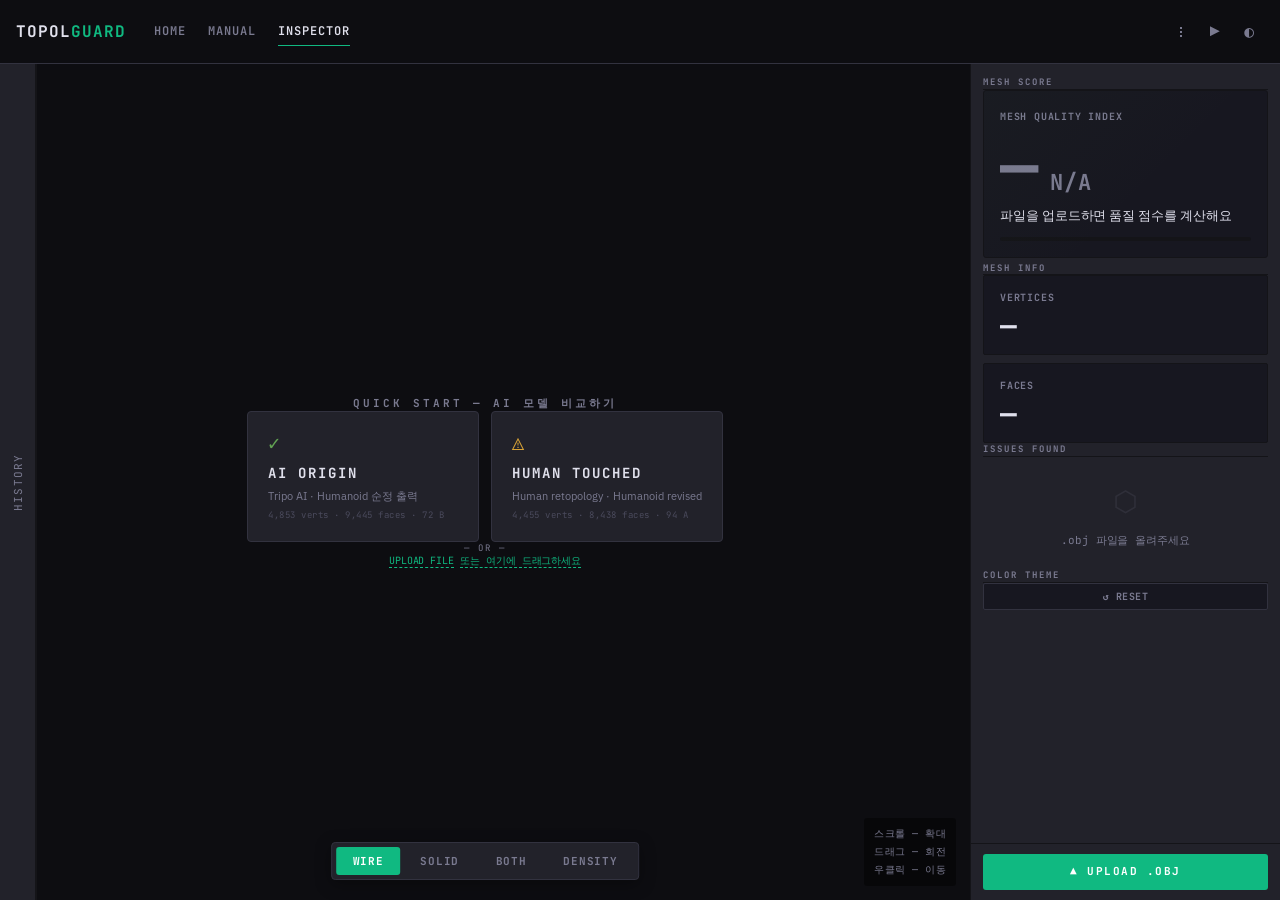
==== app.html @ 469a0ad6 "PART D-1: replace samples with humanoid models" ====
<!DOCTYPE html>
<html lang="ko">
<head>
  <meta charset="UTF-8">
  <meta name="viewport" content="width=device-width, initial-scale=1.0">
  <title>Inspector — TopolGuard</title>
  <meta name="description" content="Upload a .obj file and audit its topology — non-manifold edges, skinny triangles, n-gons, flipped normals. Runs entirely in your browser.">
  <script>
    (function() {
      var t = localStorage.getItem('tg_theme');
      if (t) document.documentElement.setAttribute('data-theme', t);
    })();
  </script>

  <link rel="stylesheet" href="css/tokens.css">
  <link rel="stylesheet" href="css/base.css">
  <link rel="stylesheet" href="css/app.css">
</head>
<body data-page="app">

<div id="toast-container"></div>

<!-- UNIFIED TOPNAV (Inspector variant) -->
<nav class="tg-topnav">
  <button class="brand" onclick="location.href='index.html'">TOPOL<span>GUARD</span></button>
  <div class="links">
    <a href="index.html">HOME</a>
    <a href="manual.html">MANUAL</a>
    <a href="app.html" class="active">INSPECTOR</a>
  </div>

  <div class="inspector-ctrl">
    <div class="menu-wrap">
      <button class="icon-btn" id="topbar-menu-btn" title="OPTIONS">⋮</button>
      <div class="menu-dropdown" id="topbar-menu-dropdown">
        <div class="menu-row">
          <span>BOUNDING BOX</span>
          <button class="mini-toggle" id="bbox-toggle" data-on="true"></button>
        </div>
        <div class="menu-row slider-row">
          <div class="slider-header">
            <span>MARKER SIZE</span>
            <span class="slider-val" id="marker-size-val">1.0×</span>
          </div>
          <input type="range" id="marker-size-slider" min="0.2" max="3.0" step="0.1" value="1.0">
        </div>
      </div>
    </div>
    <button id="anim-icon-btn" class="icon-btn" onclick="toggleAnimSetting()" title="ANIMATION">▶</button>
    <button id="theme-toggle" class="icon-btn" onclick="toggleTheme()" title="DARK MODE">◐</button>
  </div>
</nav>

<div id="app-body">

<!-- SIDE PANEL — HISTORY + SAMPLES -->
<div id="side-panel" class="side-panel collapsed">
  <div class="side-panel-tab" id="side-panel-tab">
    <span class="tab-label tab-label-text">HISTORY</span>
    <span class="tab-label tab-label-icon">☰</span>
  </div>

  <div class="side-panel-body">
    <div class="side-panel-section history-section">
      <div class="section-header">
        <span class="section-title">HISTORY</span>
      </div>
      <div class="section-content">
        <ul id="history-list">
          <li id="history-empty" style="font-size:11px; color:var(--dim); padding:4px 10px 6px; font-family:var(--mono); list-style:none;">아직 로드된 파일이 없어요</li>
        </ul>
      </div>
    </div>

    <div class="side-panel-section samples-section">
      <div class="section-header">
        <span class="section-title">SAMPLES</span>
      </div>
      <div class="section-content">
        <button class="sample-btn" id="sample-good-btn" data-file="Humanoid_AI.obj">AI ORIGIN</button>
        <button class="sample-btn" id="sample-bad-btn" data-file="Humanoid_Human_Modified.obj">HUMAN TOUCHED</button>
      </div>
    </div>
  </div>

  <div class="side-panel-resize-handle"></div>
</div>

<div id="history-preview" class="history-preview hidden">
  <img id="history-preview-img" src="" alt="preview">
</div>

<div id="viewport">
  <!-- SCAN LINE (분석 중 연출) -->
  <div class="scan-line" id="scan-line"></div>

  <div id="viewport-controls">
    <div class="view-modes" id="topbar-view-modes">
      <button class="active" data-mode="wireframe">WIRE</button>
      <button data-mode="solid">SOLID</button>
      <button data-mode="both">BOTH</button>
      <button data-mode="heatmap">DENSITY</button>

      <div class="density-popover" id="density-popover">
        <span style="color:#3b82f6;">●</span>
        <span>LOW</span>
        <div class="hm-grad"></div>
        <span>HIGH</span>
        <span style="color:#ef4444;">●</span>
        <span class="density-popover-label">VERTEX DENSITY</span>
      </div>
    </div>
  </div>

  <!-- SKIP ANIMATION 버튼 -->
  <button id="skip-btn" onclick="skipAnimation()">⏭ SKIP</button>

  <!-- QUICK START 오버레이 (파일 없을 때) -->
  <div id="quick-start" class="visible">
    <div class="qs-title">QUICK START — AI 모델 비교하기</div>
    <div class="qs-grid qs-grid-2">
      <button class="qs-btn qs-good" onclick="loadSample('samples/Humanoid_AI.obj','Humanoid AI Origin','✓')">
        <span class="qs-btn-icon">✓</span>
        <span class="qs-btn-name">AI ORIGIN</span>
        <span class="qs-btn-desc">
          <span>Tripo AI · Humanoid 순정 출력</span><br>
          <span class="qs-btn-meta">4,853 verts · 9,445 faces · 72 B</span>
        </span>
      </button>
      <button class="qs-btn qs-bad" onclick="loadSample('samples/Humanoid_Human_Modified.obj','Humanoid Human Touched','⚠')">
        <span class="qs-btn-icon">⚠</span>
        <span class="qs-btn-name">HUMAN TOUCHED</span>
        <span class="qs-btn-desc">
          <span>Human retopology · Humanoid revised</span><br>
          <span class="qs-btn-meta">4,455 verts · 8,438 faces · 94 A</span>
        </span>
      </button>
    </div>
    <div class="qs-or">— OR —</div>
    <div class="qs-upload-hint">
      <label for="file-upload"><span>UPLOAD FILE</span></label>
      <span>또는 여기에 드래그하세요</span>
    </div>
  </div>

  <!-- DROP HOVER 오버레이 -->
  <div id="drop-overlay" style="display:none;">
    <div class="drop-icon">⬡</div>
    <div class="drop-text">여기에 .OBJ 드롭</div>
    <div class="drop-sub">WAVEFRONT OBJ FORMAT</div>
  </div>
  <div id="hud">
    <div>스크롤 — 확대</div><div>드래그 — 회전</div><div>우클릭 — 이동</div>
  </div>
</div>

<div id="sidebar">
  <div id="sidebar-body">

    <!-- MODELING SCORE -->
    <div class="section-title">MESH SCORE</div>
    <div id="health-card" class="health-card-hero">
      <div class="health-label">MESH QUALITY INDEX</div>
      <div class="health-score-row">
        <div id="health-score-val" style="color:var(--dim);">—</div>
        <div class="health-score-meta">
          <div id="health-grade" style="color:var(--dim);">N/A</div>
        </div>
      </div>
      <div id="health-desc">파일을 업로드하면 품질 점수를 계산해요</div>
      <div id="health-bar-wrap"><div id="health-bar-fill" style="width:0%;background:var(--dim);"></div></div>
    </div>

    <!-- MESH INFO -->
    <div class="section-title">MESH INFO</div>
    <div class="stat-grid stat-grid-stack">
      <div class="stat-card stat-card-lg"><div class="stat-label">VERTICES</div><div class="stat-value" id="v-count">—</div></div>
      <div class="stat-card stat-card-lg"><div class="stat-label">FACES</div><div class="stat-value" id="f-count">—</div></div>
    </div>
    <!-- DOM 호환용 hidden placeholders (JS가 참조할 수 있음, 표시는 안 함) -->
    <div style="display:none;">
      <span id="e-count"></span>
      <span id="euler"></span>
      <span id="bbox"></span>
    </div>

    <!-- TOPOLOGY ISSUES -->
    <div class="section-title">ISSUES FOUND</div>
    <div id="issue-list">
      <div id="issue-cards-container">
        <div style="font-size:12px; color:var(--dim); text-align:center; padding:20px 0;">
          <div style="font-size:28px; opacity:0.15; margin-bottom:8px;">⬡</div>
          <div style="font-family:var(--mono); font-size:11px;">.obj 파일을 올려주세요</div>
        </div>
      </div>
    </div>

    <!-- COLOR THEME -->
    <div class="section-title">COLOR THEME</div>
    <div id="color-theme-panel" style="margin-bottom:6px;">
      <button onclick="resetColors()" style="width:100%; padding:6px 0; background:var(--panel2); border:1px solid var(--border2); border-radius:2px; color:var(--dim); font-family:var(--mono); font-size:10px; font-weight:700; cursor:pointer; letter-spacing:0.5px; transition:color 0.15s;" onmouseover="this.style.color='var(--text)'" onmouseout="this.style.color='var(--dim)'">↺ RESET</button>
    </div>

  </div><!-- /sidebar-body -->
  <div id="sidebar-footer">
    <div id="progress-wrap">
      <div id="progress-bar"><div id="progress-fill"></div></div>
      <div id="progress-label">분석 중이에요...</div>
    </div>
    <label id="upload-btn" for="file-upload">▲ UPLOAD .OBJ</label>
    <input type="file" id="file-upload" accept=".obj" style="display:none;">
  </div>
</div>

</div>

<!-- Three.js + loaders (CDN, 순서 중요) -->
<script src="https://cdnjs.cloudflare.com/ajax/libs/three.js/r128/three.min.js"></script>
<script src="https://cdn.jsdelivr.net/npm/three@0.128.0/examples/js/loaders/OBJLoader.js"></script>
<script src="https://cdn.jsdelivr.net/npm/three@0.128.0/examples/js/controls/OrbitControls.js"></script>
<script src="https://cdn.jsdelivr.net/npm/three@0.128.0/examples/js/utils/BufferGeometryUtils.js"></script>

<!-- App logic -->
<script src="js/app.js"></script>
</body>
</html>
---- css/tokens.css ----
/* ════════════════════════════════════════════════════════
   TopolGuard — DESIGN TOKENS
   3페이지(Landing / Manual / App) 전체 공통 변수
   ════════════════════════════════════════════════════════ */

:root {
  /* Dark mode (default) */
  --topnav-h: 64px;

  --bg:      #0d0d11;
  --bg-app:  #1a1a1f;
  --panel:   #22222a;
  --panel2:  #171720;
  --header:  #2a2a35;
  --border:  #141418;
  --border2: #32323f;

  --text:    #e0e0ec;
  --dim:     #7a7a90;
  --faint:   #4a4a5c;

  --accent:  #10b981;
  --accent2: #3eb389;
  --error:   #cf4b4b;
  --warn:    #d9a336;
  --ok:      #62a353;
  --blue:    #4a9fd4;
  /* PART R-3: Issue severity colors (인계 문서 v2 정책) */
  --severity-critical: #cf4b4b;
  --severity-error:    #e87d3e;
  --severity-warning:  #d9a336;
  --severity-info:     #4a9fd4;
  /* PART R-3-A+B: Issue color tokens (severity family + per-issue tone) */
  --issue-non-manifold: #cf4b4b;
  --issue-degenerate:   #e85b7a;
  --issue-boundary:     #e87d3e;
  --issue-flipped:      #d65a2e;
  --issue-ngon:         #d9a336;
  --issue-skinny:       #c89020;
  --issue-duplicate:    #a78bfa;
  --issue-isolated:     #c4b5fd;

  /* 랜딩 와이어프레임 톤 */
  --wire:    #3eb389;
  --wire-dim:#1f5a48;

  /* Typography */
  --mono: 'JetBrains Mono', 'Consolas', 'Courier New', monospace;
  --sans: 'Pretendard Variable', 'Pretendard', 'IBM Plex Sans', -apple-system, BlinkMacSystemFont, 'Segoe UI', system-ui, sans-serif;
  --display: 'VT323', 'JetBrains Mono', monospace;

  /* Motion */
  --ease: cubic-bezier(0.22, 0.61, 0.36, 1);
  --ease-out: cubic-bezier(0.16, 1, 0.3, 1);
}

:root[data-theme="light"],
body.light {
  --bg:      #f0f0f4;
  --bg-app:  #f0f0f4;
  --panel:   #ffffff;
  --panel2:  #f5f5fa;
  --header:  #e8e8f0;
  --border:  #d0d0dd;
  --border2: #b8b8cc;
  --text:    #1a1a2e;
  --dim:     #606080;
  --faint:   #9090a8;
  --accent:  #10b981;
  --accent2: #3eb389;
  --error:   #c03030;
  --warn:    #b07000;
  --ok:      #3a7a30;
  --blue:    #2a7ab0;
  --severity-critical: #c03030;
  --severity-error:    #b85e28;
  --severity-warning:  #b07000;
  --severity-info:     #2a7ab0;
  --issue-non-manifold: #b03838;
  --issue-degenerate:   #c84668;
  --issue-boundary:     #b85e28;
  --issue-flipped:      #a84418;
  --issue-ngon:         #b07000;
  --issue-skinny:       #9a6e00;
  --issue-duplicate:    #7c3aed;
  --issue-isolated:     #9061f9;
  --wire:    #3eb389;
  --wire-dim:#1f5a48;
}
---- css/base.css ----
/* ════════════════════════════════════════════════════════
   TopolGuard — BASE & SHARED
   ════════════════════════════════════════════════════════ */

@import url('https://fonts.googleapis.com/css2?family=JetBrains+Mono:wght@400;500;600;700&family=IBM+Plex+Sans:wght@400;500;600;700&family=VT323&display=swap');

*, *::before, *::after { box-sizing: border-box; }

html, body {
  margin: 0;
  padding: 0;
  background: var(--bg);
  color: var(--text);
  font-family: var(--sans);
  -webkit-font-smoothing: antialiased;
  text-rendering: optimizeLegibility;
  transition: background 0.3s var(--ease), color 0.3s var(--ease);
}

a { color: inherit; text-decoration: none; }
button { font-family: inherit; cursor: pointer; }

/* ── 공통 상단 바 ── */
/* ── 공통 상단 바 (모든 페이지) ── */
.tg-topnav {
  position: fixed;
  top: 0; left: 0; right: 0;
  height: var(--topnav-h);
  background: var(--bg);
  border-bottom: 1px solid var(--border2);
  display: flex;
  align-items: center;
  padding: 0 16px;
  font-family: var(--mono);
  font-size: 16px;
  letter-spacing: 0.05em;
  color: var(--dim);
  z-index: 100;
  transition: background 0.25s var(--ease), border-color 0.25s var(--ease);
}

.tg-topnav .brand {
  color: var(--text);
  font-weight: 700;
  font-size: 16px;
  letter-spacing: 1px;
  margin-right: 28px;
  text-transform: uppercase;
  cursor: pointer;
  background: none;
  border: none;
  padding: 0;
  font-family: var(--mono);
}
.tg-topnav .brand span { color: var(--accent); }
.tg-topnav .brand:hover { opacity: 0.85; }

.tg-topnav .links {
  display: flex;
  gap: 22px;
}
.tg-topnav .links a {
  color: var(--dim);
  font-size: 12px;
  font-weight: 600;
  letter-spacing: 1px;
  transition: color 0.15s var(--ease);
  padding: 6px 0;
  border-bottom: 1px solid transparent;
}
.tg-topnav .links a:hover { color: var(--text); }
.tg-topnav .links a.active {
  color: var(--text);
  border-bottom-color: var(--accent);
}

.tg-topnav .center {
  display: flex;
  align-items: center;
  justify-content: center;   /* ← 추가 */
  flex: 1;
  margin-left: 0;             /* ← 32px → 0 */
}

.tg-topnav .sys {
  margin-left: auto;
  display: flex;
  align-items: center;
  gap: 10px;
  color: var(--dim);
  font-size: 16px;
  letter-spacing: 0.5px;
}
.tg-topnav .sys .dot {
  width: 6px; height: 6px;
  border-radius: 50%;
  background: var(--ok);
  box-shadow: 0 0 8px var(--ok);
  animation: tg-pulse 2s infinite;
}
@keyframes tg-pulse {
  0%, 100% { opacity: 1; }
  50% { opacity: 0.4; }
}

.tg-topnav .theme-btn {
  background: none;
  border: 1px solid var(--border2);
  color: var(--dim);
  width: 26px; height: 26px;
  border-radius: 3px;
  font-size: 16px;
  margin-left: 12px;
  padding: 0;
  display: inline-flex;
  align-items: center;
  justify-content: center;
  transition: all 0.15s var(--ease);
  cursor: pointer;
}
.tg-topnav .theme-btn:hover {
  color: var(--text);
  border-color: var(--accent);
}

body.has-topnav { padding-top: var(--topnav-h); }

/* 인스펙터에서는 has-topnav 대신 app-topbar가 자체적으로 위치 — padding 불필요 */
body[data-page="app"] { padding-top: 0; }

/* Inspector 페이지 한국어 최적화 */
body[data-page="app"] { letter-spacing: -0.01em; }
---- css/app.css ----
/* ════════════════════════════════════════════════════════
   TopolGuard — APP PAGE (Inspector)
   기존 단일 HTML에서 이관된 앱 전용 스타일.
   다크/라이트 토큰은 tokens.css 에 정의됨.
   ════════════════════════════════════════════════════════ */

/* 앱 페이지 전용 body 레이아웃 */
body[data-page="app"] {
  display: flex;
  flex-direction: column;
  height: 100vh;
  overflow: hidden;
  font-size: 13px;
  letter-spacing: -0.005em;
  padding-top: 0;  /* has-topnav 방지 — 앱은 자체 사이드바 사용 */
}
body[data-page="app"] * { margin: 0; padding: 0; }

#app-body {
  display: flex;
  flex-direction: row;
  flex: 1;
  min-height: 0;
  overflow: hidden;
  padding-top: 0;
}

/* 모드 전환 부드럽게 */
body, .side-panel, #sidebar, #sidebar-body, #sidebar-footer,
.stat-card, #health-card, .issue-item, .issue-card, .tog-btn, .qs-btn, #hud, #skip-btn,
.tg-topnav, .tg-topnav .inspector-ctrl .icon-btn, .tg-topnav .menu-dropdown {
  transition: background 0.25s, color 0.25s, border-color 0.25s;
}

/* ── THEME TOGGLE 버튼 (앱 사이드바 안) ── */
.header-icon-btn {
  width: 32px; height: 32px;
  background: var(--panel2);
  border: 1px solid var(--border2);
  border-radius: 50%;
  cursor: pointer;
  font-family: var(--mono);
  font-size: 14px;
  color: var(--dim);
  display: flex; align-items: center; justify-content: center;
  transition: all 0.15s;
  flex-shrink: 0;
}
.header-icon-btn:hover { border-color: var(--accent); color: var(--text); }
.header-icon-btn.active { color: var(--accent); border-color: var(--accent); }

  /* ── SIDEBAR ── */
  #sidebar { width: 310px; min-width: 310px; background: var(--panel); border-left: 1px solid var(--border); display: flex; flex-direction: column; overflow: hidden; z-index: 10; line-height: 1.6; }
  #sidebar-body { flex: 1; overflow-y: auto; padding: 12px 12px 10px; }
  #sidebar-body::-webkit-scrollbar { width: 3px; }
  #sidebar-body::-webkit-scrollbar-thumb { background: var(--border2); border-radius: 2px; }
  #sidebar-body { scrollbar-width: thin; scrollbar-color: var(--border2) transparent; }

/* ── Side Panel (History + Samples) ── */
.side-panel { position: absolute; top: var(--topnav-h); left: 0; bottom: 0; z-index: 16; display: flex; pointer-events: auto; }
.side-panel-tab { width: 36px; height: 100%; background: var(--panel); border-right: 1px solid var(--border); display: flex; align-items: center; justify-content: center; cursor: pointer; user-select: none; flex-shrink: 0; }
.side-panel-tab:hover { background: var(--panel2); }
.tab-label-text { writing-mode: vertical-rl; text-orientation: mixed; transform: rotate(180deg); font-family: var(--mono); font-size: 11px; letter-spacing: 0.1em; color: var(--dim); }
.tab-label-icon { font-size: 18px; color: var(--dim); }
.side-panel .tab-label-icon { display: none; }
.side-panel .tab-label-text { display: block; }
.side-panel.icon-mode .tab-label-icon { display: block; }
.side-panel.icon-mode .tab-label-text { display: none; }
.side-panel-body { width: 0; overflow: hidden; background: var(--panel); border-right: 1px solid var(--border); display: flex; flex-direction: column; transition: width 0.25s ease; }
.side-panel.expanded .side-panel-body { width: var(--side-panel-width, 220px); overflow-y: auto; }
.side-panel-section { display: flex; flex-direction: column; }
.section-header { padding: 10px 12px; font-family: var(--mono); font-size: 11px; letter-spacing: 0.05em; color: var(--dim); border-bottom: 1px solid var(--border); user-select: none; }
.section-header .section-title { margin: 0; padding: 0; border-bottom: 0; font-size: 11px; letter-spacing: 0.05em; }
.section-header .section-title::after { display: none; }
.section-content { padding: 6px 0; }
.history-section { flex: 1; min-height: 0; overflow: hidden; }
.history-section .section-content { height: 100%; overflow-y: auto; }
.history-section .section-content::-webkit-scrollbar { width: 3px; }
.history-section .section-content::-webkit-scrollbar-thumb { background: var(--border2); border-radius: 2px; }
.history-section .section-content { scrollbar-width: thin; scrollbar-color: var(--border2) transparent; }
.samples-section { flex-shrink: 0; border-top: 1px solid var(--border); }
.samples-section .section-content { padding: 8px 10px; }
.side-panel-resize-handle { position: absolute; top: 0; right: -3px; width: 6px; height: 100%; cursor: col-resize; z-index: 17; }
.side-panel-resize-handle:hover { background: var(--accent); opacity: 0.4; }
.side-panel.collapsed .side-panel-resize-handle { display: none; }

  /* ── SECTIONS ── */
  .section-title { font-size: 9px; font-weight: 700; color: var(--dim); text-transform: uppercase; letter-spacing: 2px; line-height: 1.4; margin: 14px 0 8px; padding-bottom: 4px; border-bottom: 1px solid var(--border); font-family: var(--mono); display: flex; align-items: center; gap: 6px; }
  .section-title::after { content: ''; flex: 1; height: 1px; }

  /* ── HEALTH SCORE ── */
  #health-card { background: var(--panel2); border: 1px solid var(--border); border-radius: 3px; padding: 12px; margin-bottom: 4px; position: relative; overflow: hidden; }
  #health-card::before { content: ''; position: absolute; inset: 0; background: linear-gradient(135deg, rgba(98,163,83,0.03) 0%, transparent 60%); pointer-events: none; }
  .health-label { font-size: 9px; font-weight: 700; color: var(--dim); text-transform: uppercase; letter-spacing: 2px; font-family: var(--mono); margin-bottom: 8px; }
  .health-score-row { display: flex; align-items: flex-end; gap: 10px; }
  #health-score-val { font-family: var(--mono); font-size: 64px; font-weight: 700; line-height: 1; }
  .health-score-meta { flex: 1; }
  #health-grade { font-family: var(--mono); font-size: 14px; font-weight: 700; margin-bottom: 2px; }
  #health-desc { font-size: 10px; color: var(--dim); line-height: 1.5; }
  #health-bar-wrap { margin-top: 8px; background: var(--border); border-radius: 2px; height: 4px; overflow: hidden; }
  #health-bar-fill { height: 100%; border-radius: 2px; transition: width 0.6s cubic-bezier(0.16,1,0.3,1), background 0.4s; }

  /* ── STAT CARDS ── */
  .stat-grid { display: grid; grid-template-columns: 1fr 1fr; gap: 14px 16px; }
  .stat-card { background: var(--panel2); border: 1px solid var(--border); border-radius: 2px; padding: 9px 12px; }
  .stat-card.full { grid-column: 1 / -1; }
  .stat-label { font-size: 9px; font-weight: 700; color: var(--dim); text-transform: uppercase; letter-spacing: 1px; margin-bottom: 2px; font-family: var(--mono); }
  .stat-value { font-family: var(--mono); font-size: 17px; font-weight: 700; color: var(--text); line-height: 1.5; }

  /* ── ISSUE LIST ── */
  #issue-list { margin-top: 2px; }
  .issue-item { display: flex; align-items: flex-start; gap: 8px; padding: 6px 9px; background: var(--panel2); border-radius: 2px; margin-bottom: 2px; border-left: 2px solid transparent; font-size: 11px; line-height: 1.4; }
  .issue-item.error { border-left-color: var(--error); }
  .issue-item.warn  { border-left-color: var(--warn); }
  .issue-item.ok    { border-left-color: var(--ok); }
  .issue-icon { font-size: 11px; flex-shrink: 0; margin-top: 1px; font-family: var(--mono); }
  .issue-count { color: var(--dim); font-size: 10px; font-family: var(--mono); }
  #issue-cards-container { margin-top: 2px; }
  .issue-card { background: var(--panel2); border: 1px solid var(--border); border-radius: 3px; margin-bottom: 8px; padding: 10px 12px; cursor: pointer; transition: border-color 0.15s; overflow: hidden; }
  .issue-card:hover { border-color: var(--border2); }
  .issue-card-header { display: flex; align-items: center; gap: 10px; padding: 0; }
  .issue-glyph { font-family: var(--mono); font-size: 13px; color: var(--warn); width: 14px; text-align: center; flex-shrink: 0; }
  .issue-label { flex: 1; font-size: 12px; color: var(--text); line-height: 1.5; }
  .issue-card .issue-count { font-family: var(--mono); font-size: 11px; font-weight: 700; color: var(--warn); }
  .issue-chevron { font-size: 10px; color: var(--dim); transition: transform 0.2s; }
  .issue-card.expanded .issue-chevron { transform: rotate(90deg); }
  .issue-card-body { padding: 10px 12px 12px; margin: 10px -12px -12px; display: none; border-top: 1px solid var(--border); }
  .issue-card.expanded .issue-card-body { display: block; }
  .issue-desc { font-size: 11px; color: var(--dim); line-height: 1.65; margin: 10px 0; }
  .issue-control { display: flex; align-items: center; justify-content: space-between; padding: 6px 0; font-size: 11px; }
  .control-label { color: var(--text); line-height: 1.5; }
  .mini-toggle { width: 24px; height: 14px; background: var(--border2); border: none; border-radius: 7px; position: relative; transition: background 0.15s; cursor: pointer; flex-shrink: 0; }
  .mini-toggle::after { content: ''; position: absolute; top: 2px; left: 2px; width: 10px; height: 10px; background: var(--dim); border-radius: 50%; transition: left 0.15s, background 0.15s; }
  .mini-toggle[data-on="true"] { background: var(--accent); }
  .mini-toggle[data-on="true"]::after { left: 12px; background: #fff; }
  .focus-btn { width: 100%; margin-top: 10px; padding: 8px; background: var(--panel); border: 1px solid var(--border2); border-radius: 3px; color: var(--dim); font-family: var(--mono); font-size: 10px; cursor: pointer; transition: all 0.15s; opacity: 1; }
  .focus-btn:hover { border-color: var(--accent); color: var(--accent); }
  .focus-btn:disabled { cursor: not-allowed; opacity: 0.65; }
  .all-pass { text-align: center; padding: 20px 12px; color: var(--ok); font-family: var(--mono); font-size: 12px; font-weight: 600; background: rgba(98, 163, 83, 0.05); border: 1px solid rgba(98, 163, 83, 0.2); border-radius: 3px; }

  /* ── FOOTER ── */
  #sidebar-footer { padding: 10px 12px; flex-shrink: 0; border-top: 1px solid var(--border); }
  #upload-btn { display: block; width: 100%; padding: 9px; background: var(--accent); border: none; color: #fff; font-family: var(--mono); font-size: 11px; font-weight: 700; letter-spacing: 1.5px; cursor: pointer; text-align: center; border-radius: 3px; transition: background 0.15s; }
  #upload-btn:hover { background: #d4702f; }
  #progress-wrap { margin-bottom: 8px; display: none; }
  #progress-bar { height: 2px; background: var(--border2); border-radius: 1px; overflow: hidden; }
  #progress-fill { height: 100%; background: var(--accent); width: 0%; transition: width 0.3s; }
  #progress-label { font-size: 10px; color: var(--dim); margin-top: 4px; font-family: var(--mono); }

  /* ── VIEWPORT ── */
  #viewport { flex: 1 1 0; min-width: 0; position: relative; background: var(--bg); overflow: hidden; }
  #viewport canvas { display: block; }
  #hud { position: absolute; bottom: 14px; right: 14px; top: auto; left: auto; font-size: 10px; color: var(--dim); pointer-events: none; background: rgba(0,0,0,0.45); padding: 7px 10px; border-radius: 3px; line-height: 1.8; font-family: var(--mono); letter-spacing: 0.5px; }
  #drop-overlay { position: absolute; inset: 0; display: flex; flex-direction: column; align-items: center; justify-content: center; color: var(--dim); pointer-events: none; transition: opacity 0.3s; }
  #drop-overlay.hidden { opacity: 0; }
  .drop-icon { font-size: 48px; margin-bottom: 12px; opacity: 0.2; }
  .drop-text { font-size: 13px; font-weight: 600; color: var(--dim); letter-spacing: 2px; font-family: var(--mono); }
  .drop-sub { font-size: 10px; color: var(--border2); margin-top: 6px; font-family: var(--mono); }
  #viewport.drag-hover { outline: 2px solid var(--accent); outline-offset: -2px; }
  #viewport.drag-hover #drop-overlay { opacity: 1 !important; }
  #viewport.drag-hover .drop-icon { opacity: 0.6; }

  /* ── TOGGLE BUTTONS (legacy overlay) ── */
  .tog-btn { display:flex; align-items:center; gap:6px; padding:5px 9px; background:var(--panel2); border:1px solid var(--border); border-radius:2px; color:var(--dim); font-family:var(--sans); font-size:11px; cursor:pointer; transition:all 0.15s; width:100%; margin-bottom:2px; }
  .tog-btn.active { border-color: var(--border2); color: var(--text); }
  .tog-btn:not(.active) { opacity: 0.45; }
  .tog-btn:not(.active) .tog-label { text-decoration: line-through; text-decoration-color: var(--dim); }
  .tog-btn .dot { width:8px; height:8px; border-radius:1px; flex-shrink:0; }
  .tog-btn .dot.round { border-radius:50%; }
  .tog-status { margin-left:auto; font-size:9px; font-weight:700; padding:1px 5px; border-radius:2px; letter-spacing:0.5px; flex-shrink:0; font-family: var(--mono); }
  .tog-btn.active .tog-status { background: rgba(232,125,62,0.15); color: var(--accent); }
  .tog-btn:not(.active) .tog-status { background: rgba(136,136,136,0.15); color: var(--dim); }

  /* ── TOAST ── */
  #toast-container { position: fixed; top: 16px; left: 50%; transform: translateX(-50%); z-index: 9999; display: flex; flex-direction: column; gap: 8px; pointer-events: none; }
  .toast { pointer-events: auto; display: flex; align-items: flex-start; gap: 10px; padding: 11px 15px; border-radius: 4px; font-family: var(--sans); font-size: 12px; line-height: 1.5; max-width: 480px; min-width: 320px; box-shadow: 0 8px 24px rgba(0,0,0,0.5); animation: toast-in 0.3s ease-out; border: 1px solid var(--border2); }
  .toast.error   { background: #3a1c1c; border-left: 3px solid var(--error); color: #f0a0a0; }
  .toast.warn    { background: #3a2e1c; border-left: 3px solid var(--warn); color: #f0d8a0; }
  .toast.info    { background: #1c2a3a; border-left: 3px solid #5b9bd5; color: #a0c8f0; }
  .toast.success { background: #1c3a22; border-left: 3px solid var(--ok); color: #a0f0b0; }
  .toast-icon { font-size: 14px; flex-shrink: 0; margin-top: 1px; font-family: var(--mono); }
  .toast-body { flex: 1; }
  .toast-title { font-weight: 600; margin-bottom: 2px; color: var(--text); }
  .toast-msg { opacity: 0.85; font-size: 11px; }
  .toast-close { background: none; border: none; color: var(--dim); cursor: pointer; font-size: 14px; padding: 0 0 0 8px; line-height: 1; }
  .toast-close:hover { color: var(--text); }
  @keyframes toast-in { from { opacity: 0; transform: translateY(-12px); } to { opacity: 1; transform: translateY(0); } }
  @keyframes toast-out { from { opacity: 1; } to { opacity: 0; transform: translateY(-12px); } }

  /* ── COLOR THEME ── */
  .color-swatch-wrap { position:relative; width:22px; height:22px; flex-shrink:0; }
  .color-swatch { width:22px; height:22px; border-radius:2px; border:1px solid rgba(255,255,255,0.15); cursor:pointer; transition:transform 0.1s, box-shadow 0.1s; display:block; }
  .color-swatch:hover { transform:scale(1.12); box-shadow:0 0 6px 2px rgba(255,255,255,0.2); }
  .color-input-hidden { position:absolute; inset:0; width:100%; height:100%; opacity:0; cursor:pointer; border:none; padding:0; }

  /* ── SKINNY / HEATMAP indicator ── */
  .badge { font-family: var(--mono); font-size: 9px; font-weight: 700; padding: 1px 5px; border-radius: 2px; letter-spacing: 0.5px; }
  .badge.new { background: rgba(74,159,212,0.2); color: var(--blue); border: 1px solid rgba(74,159,212,0.3); }

  /* ── QUICK START SAMPLES ── */
  #quick-start { position: absolute; inset: 0; display: flex; flex-direction: column; align-items: center; justify-content: center; z-index: 5; pointer-events: none; transition: opacity 0.4s; }
  #quick-start.hidden { opacity: 0; pointer-events: none; }
  #quick-start.visible { pointer-events: auto; }
  .qs-title { font-family: var(--mono); font-size: 11px; font-weight: 700; color: var(--dim); letter-spacing: 3px; text-transform: uppercase; margin-bottom: 20px; }
  .qs-grid { display: grid; grid-template-columns: 1fr 1fr; gap: 8px; margin-bottom: 28px; }
  .qs-btn { background: var(--panel); border: 1px solid var(--border2); border-radius: 4px; padding: 14px 18px; cursor: pointer; transition: border-color 0.15s, background 0.15s, transform 0.12s; text-align: left; min-width: 130px; }
  .qs-btn:hover { border-color: var(--accent); background: var(--header); transform: translateY(-2px); }
  .qs-btn:active { transform: translateY(0); }
  .qs-btn-icon { font-size: 24px; margin-bottom: 6px; display: block; }
  .qs-btn-name { font-family: var(--mono); font-size: 11px; font-weight: 700; color: var(--text); display: block; margin-bottom: 2px; }
  .qs-btn-desc { font-size: 10px; color: var(--dim); display: block; line-height: 1.3; }
  .qs-or { font-family: var(--mono); font-size: 9px; color: var(--dim); letter-spacing: 2px; margin-bottom: 10px; }
  .qs-upload-hint { font-size: 10px; color: var(--dim); font-family: var(--mono); }
  .qs-upload-hint span { color: var(--accent); cursor: pointer; border-bottom: 1px dashed var(--accent); }
  .qs-upload-hint span:hover { color: #d4702f; }

  /* ── SKIP ANIMATION 버튼 ── */
  #skip-btn { position: absolute; top: 14px; right: 14px; background: var(--panel); border: 1px solid var(--border2); border-radius: 3px; padding: 6px 14px; font-family: var(--mono); font-size: 10px; font-weight: 700; color: var(--dim); cursor: pointer; letter-spacing: 1px; transition: all 0.15s; display: none; z-index: 20; }
  #skip-btn:hover { border-color: var(--accent); color: var(--text); }
  #skip-btn.visible { display: block; }

  /* ── SCAN LINE 애니메이션 연출 ── */
  @keyframes scanPulse { 0%,100%{opacity:0.6} 50%{opacity:1} }
  .scan-line { position: absolute; left: 0; right: 0; height: 1px; background: linear-gradient(to right, transparent, var(--accent), transparent); pointer-events: none; animation: scanPulse 1s ease-in-out infinite; display: none; z-index: 15; }
  .scan-line.active { display: block; }

  /* ── ISSUE ITEM 진입 애니메이션 ── */
  @keyframes issueIn { from { opacity:0; transform: translateX(-8px); } to { opacity:1; transform: translateX(0); } }
  .issue-item.anim-in { animation: issueIn 0.3s ease-out both; }
  @keyframes countUp { from { opacity:0.3; } to { opacity:1; } }

/* ════════════════════════════════════════════════════════
   Quick Start — 2버튼 Good/Bad 비교 레이아웃
   ════════════════════════════════════════════════════════ */

.qs-grid.qs-grid-2 {
  grid-template-columns: 1fr 1fr;
  gap: 12px;
  max-width: 520px;
}
.qs-grid-2 .qs-btn {
  min-width: 0;
  padding: 18px 20px;
  text-align: left;
  position: relative;
  border-width: 1px;
}
.qs-grid-2 .qs-btn-icon {
  font-size: 20px;
  margin-bottom: 8px;
  font-family: var(--mono);
}
.qs-grid-2 .qs-btn-name {
  font-size: 14px;
  letter-spacing: 2px;
  margin-bottom: 6px;
}
.qs-grid-2 .qs-btn-desc {
  font-size: 10.5px;
  line-height: 1.55;
}
.qs-grid-2 .qs-btn-meta {
  display: inline-block;
  margin-top: 4px;
  font-family: var(--mono);
  font-size: 9px;
  color: var(--faint, #4a4a5c);
  letter-spacing: 0.5px;
}

/* Good: 녹색 악센트 */
.qs-btn.qs-good .qs-btn-icon { color: var(--ok); }
.qs-btn.qs-good:hover { border-color: var(--ok); }

/* Bad: 경고 악센트 */
.qs-btn.qs-bad .qs-btn-icon { color: var(--warn); }
.qs-btn.qs-bad:hover { border-color: var(--warn); }

/* ── SIDE PANEL SAMPLE BUTTONS ── */
.sample-btn { display: block; width: 100%; padding: 8px 12px; margin-bottom: 6px; background: var(--panel2); border: 1px solid var(--border); border-radius: 4px; color: var(--text); font-family: var(--mono); font-size: 11px; font-weight: 700; letter-spacing: 0.05em; cursor: pointer; text-align: left; transition: background 0.15s ease, border-color 0.15s ease, color 0.15s ease; }
.sample-btn:last-child { margin-bottom: 0; }
.sample-btn:hover { background: var(--header); border-color: var(--border2); }
.sample-btn.active { border-color: var(--accent); background: rgba(16,185,129,0.08); color: var(--text); }


/* ── SIDE PANEL HISTORY ── */
#history-list { margin-bottom: 4px; }
.history-item { display: flex; align-items: center; gap: 8px; padding: 6px 10px; cursor: pointer; border-bottom: 1px solid var(--border); font-family: var(--mono); font-size: 11px; color: var(--text); list-style: none; }
.history-item:hover { background: var(--panel2); }
.history-thumb { width: clamp(32px, 25%, 80px); aspect-ratio: 1 / 1; flex-shrink: 0; border-radius: 4px; overflow: hidden; background: var(--panel2); }
.history-thumb img { width: 100%; height: 100%; object-fit: cover; }
.history-item .history-name { overflow: hidden; text-overflow: ellipsis; white-space: nowrap; flex: 1; min-width: 0; }
.history-preview { position: absolute; z-index: 19; pointer-events: none; background: var(--panel); border: 1px solid var(--border); border-radius: 6px; box-shadow: 0 4px 16px rgba(0, 0, 0, 0.3); padding: 4px; transition: opacity 0.15s ease; }
.history-preview.hidden { opacity: 0; visibility: hidden; }
.history-preview img { width: 220px; height: 220px; object-fit: cover; border-radius: 4px; display: block; }
.history-entry { display: flex; flex-direction: column; gap: 1px; padding: 6px 9px; background: var(--panel2); border: 1px solid var(--border); border-radius: 2px; margin-bottom: 2px; cursor: pointer; transition: border-color 0.15s, background 0.15s; }
.history-entry:hover { border-color: var(--border2); background: var(--header); }
.history-name { font-family: var(--mono); font-size: 11px; color: var(--text); white-space: nowrap; overflow: hidden; text-overflow: ellipsis; display: flex; align-items: center; gap: 5px; }
.history-dot { font-size: 8px; flex-shrink: 0; }
.history-dot.current { color: var(--accent); }
.history-dot.past { color: var(--faint); }
.history-meta { font-family: var(--mono); font-size: 9px; color: var(--faint); padding-left: 13px; letter-spacing: 0.3px; }

/* ════════════════════════════════════════════════════════
   PART R-1: Right panel hierarchy (Hero Score + Stacked Metrics)
   기존 .stat-card / #health-card 위에 덮어 쓰는 스타일
   ════════════════════════════════════════════════════════ */

/* Hero Score 카드 — 큰 점수 + 등급 배지 + 한 줄 카피 */
#health-card.health-card-hero {
  padding: 18px 16px 16px;
}
#health-card.health-card-hero .health-label {
  font-size: 10px;
  letter-spacing: 0.8px;
  margin-bottom: 10px;
}
#health-card.health-card-hero .health-score-row {
  display: flex;
  align-items: baseline;
  gap: 14px;
  margin-bottom: 8px;
}
#health-card.health-card-hero #health-score-val {
  font-family: var(--mono);
  font-size: 64px;
  line-height: 1;
  font-weight: 700;
  letter-spacing: -2px;
}
#health-card.health-card-hero .health-score-meta {
  display: flex;
  flex-direction: column;
  justify-content: flex-end;
}
#health-card.health-card-hero #health-grade {
  font-family: var(--mono);
  font-size: 22px;
  font-weight: 700;
  letter-spacing: 1px;
  line-height: 1;
}
#health-card.health-card-hero #health-desc {
  font-family: var(--sans);
  font-size: 13px;
  color: var(--text);
  line-height: 1.4;
  margin-bottom: 12px;
  min-height: 18px;
}

/* Metrics 세로 스택 — Vertices / Faces 큰 카드 2개 */
.stat-grid.stat-grid-stack {
  display: flex;
  flex-direction: column;
  gap: 8px;
}
.stat-card.stat-card-lg {
  padding: 14px 16px;
}
.stat-card.stat-card-lg .stat-label {
  font-size: 10px;
  letter-spacing: 0.8px;
  margin-bottom: 6px;
}
.stat-card.stat-card-lg .stat-value {
  font-family: var(--mono);
  font-size: 28px;
  line-height: 1;
  font-weight: 700;
  letter-spacing: -0.5px;
}

/* ════════════════════════════════════════════════════════
   PART R-2: Empty issue cards (count 0 dim 처리)
   ════════════════════════════════════════════════════════ */

.issue-card.issue-card-empty {
  opacity: 0.35;
  cursor: default;
}
.issue-card.issue-card-empty:hover {
  border-color: var(--border);
}
.issue-card.issue-card-empty .issue-glyph,
.issue-card.issue-card-empty .issue-label,
.issue-card.issue-card-empty .issue-count {
  color: var(--dim);
}
.issue-card.issue-card-empty .issue-chevron {
  display: none;
}

/* ════════════════════════════════════════════════════════
   PART R-3: Issue severity colors (glyph + count only)
   ════════════════════════════════════════════════════════ */

.issue-card.severity-critical .issue-glyph,
.issue-card.severity-critical .issue-count {
  color: var(--severity-critical);
}
.issue-card.severity-error .issue-glyph,
.issue-card.severity-error .issue-count {
  color: var(--severity-error);
}
.issue-card.severity-warning .issue-glyph,
.issue-card.severity-warning .issue-count {
  color: var(--severity-warning);
}
.issue-card.severity-info .issue-glyph,
.issue-card.severity-info .issue-count {
  color: var(--severity-info);
}

/* dim 카드는 PART R-2의 issue-card-empty 규칙이 위 색상을 var(--dim)으로
   덮어쓰도록 보장 (우선순위 유지) */
.issue-card.issue-card-empty.severity-critical .issue-glyph,
.issue-card.issue-card-empty.severity-critical .issue-count,
.issue-card.issue-card-empty.severity-error .issue-glyph,
.issue-card.issue-card-empty.severity-error .issue-count,
.issue-card.issue-card-empty.severity-warning .issue-glyph,
.issue-card.issue-card-empty.severity-warning .issue-count,
.issue-card.issue-card-empty.severity-info .issue-glyph,
.issue-card.issue-card-empty.severity-info .issue-count {
  color: var(--dim);
}

/* ════════════════════════════════════════════════════════
   PART R-3-A+B: Per-issue color tokens (overrides severity colors)
   기존 PART R-3의 severity-* 규칙은 fallback으로 남겨둠
   ════════════════════════════════════════════════════════ */

.issue-card[data-issue="non-manifold"] .issue-glyph,
.issue-card[data-issue="non-manifold"] .issue-count {
  color: var(--issue-non-manifold);
}
.issue-card[data-issue="degenerate"] .issue-glyph,
.issue-card[data-issue="degenerate"] .issue-count {
  color: var(--issue-degenerate);
}
.issue-card[data-issue="boundary"] .issue-glyph,
.issue-card[data-issue="boundary"] .issue-count {
  color: var(--issue-boundary);
}
.issue-card[data-issue="flipped"] .issue-glyph,
.issue-card[data-issue="flipped"] .issue-count {
  color: var(--issue-flipped);
}
.issue-card[data-issue="ngon"] .issue-glyph,
.issue-card[data-issue="ngon"] .issue-count {
  color: var(--issue-ngon);
}
.issue-card[data-issue="skinny"] .issue-glyph,
.issue-card[data-issue="skinny"] .issue-count {
  color: var(--issue-skinny);
}
.issue-card[data-issue="duplicate"] .issue-glyph,
.issue-card[data-issue="duplicate"] .issue-count {
  color: var(--issue-duplicate);
}
.issue-card[data-issue="isolated"] .issue-glyph,
.issue-card[data-issue="isolated"] .issue-count {
  color: var(--issue-isolated);
}

/* dim 카드는 PART R-2 규칙이 위 색상을 var(--dim)으로 덮음.
   우선순위 보장을 위해 명시적으로 다시 선언 */
.issue-card.issue-card-empty[data-issue] .issue-glyph,
.issue-card.issue-card-empty[data-issue] .issue-count {
  color: var(--dim);
}

/* ════════════════════════════════════════════════════════
   PART R-4-fix: Inspector topbar (shares .tg-topnav base)
   ════════════════════════════════════════════════════════ */

body[data-page="app"] .tg-topnav {
  position: static;
  flex-shrink: 0;
  height: var(--topnav-h);
  padding: 0 16px;
}

.tg-topnav .inspector-ctrl {
  display: flex;
  align-items: center;
  gap: 4px;
  margin-left: auto;
}

.tg-topnav .inspector-ctrl .icon-btn {
  width: 30px;
  height: 30px;
  display: flex;
  align-items: center;
  justify-content: center;
  background: transparent;
  border: 1px solid transparent;
  border-radius: 4px;
  color: var(--dim);
  font-size: 16px;
  cursor: pointer;
  transition: color 0.15s, background 0.15s, border-color 0.15s;
}
.tg-topnav .inspector-ctrl .icon-btn:hover {
  color: var(--text);
  background: var(--panel2);
  border-color: var(--border);
}

.tg-topnav .menu-wrap {
  position: relative;
}

.tg-topnav .menu-dropdown {
  display: none;
  position: absolute;
  top: calc(100% + 6px);
  right: 0;
  min-width: 240px;
  background: var(--panel);
  border: 1px solid var(--border2);
  border-radius: 4px;
  padding: 10px 14px;
  z-index: 200;
  box-shadow: 0 4px 16px rgba(0,0,0,0.35);
}
.tg-topnav .menu-dropdown.open {
  display: block;
}

.tg-topnav .menu-row {
  display: flex;
  align-items: center;
  justify-content: space-between;
  padding: 8px 0;
  font-family: var(--mono);
  font-size: 10px;
  font-weight: 700;
  color: var(--dim);
  letter-spacing: 0.5px;
}
.tg-topnav .menu-row + .menu-row {
  border-top: 1px solid var(--border);
}

.tg-topnav .menu-row.slider-row {
  flex-direction: column;
  align-items: stretch;
  gap: 6px;
}
.tg-topnav .menu-row.slider-row .slider-header {
  display: flex;
  justify-content: space-between;
  align-items: center;
}
.tg-topnav .menu-row.slider-row .slider-val {
  color: var(--text);
}
.tg-topnav .menu-row.slider-row input[type="range"] {
  width: 100%;
  accent-color: var(--accent);
}

/* ════════════════════════════════════════════════════════
   PART R-5: Floating viewport controls (bottom center)
   ════════════════════════════════════════════════════════ */

#viewport-controls {
  position: absolute;
  bottom: 20px;
  left: 50%;
  transform: translateX(-50%);
  z-index: 18;
  pointer-events: none;
}

#viewport-controls .view-modes {
  display: flex;
  align-items: center;
  gap: 4px;
  background: var(--panel);
  border: 1px solid var(--border2);
  border-radius: 4px;
  padding: 4px;
  position: relative;
  pointer-events: auto;
  box-shadow: 0 4px 16px rgba(0, 0, 0, 0.35);
}

#viewport-controls .view-modes button {
  font-family: var(--mono);
  font-size: 11px;
  font-weight: 700;
  letter-spacing: 0.8px;
  padding: 7px 16px;
  border: none;
  border-radius: 3px;
  background: transparent;
  color: var(--dim);
  cursor: pointer;
  transition: background 0.15s, color 0.15s;
  min-width: 64px;
}
#viewport-controls .view-modes button:hover {
  color: var(--text);
  background: var(--panel2);
}
#viewport-controls .view-modes button.active {
  background: var(--accent);
  color: #fff;
}

#viewport-controls .density-popover {
  display: none;
  position: absolute;
  bottom: calc(100% + 6px);
  left: 50%;
  transform: translateX(-50%);
  background: var(--panel);
  border: 1px solid var(--border2);
  border-radius: 4px;
  padding: 10px 14px;
  z-index: 200;
  box-shadow: 0 4px 16px rgba(0, 0, 0, 0.35);
  white-space: nowrap;
  align-items: center;
  gap: 10px;
  font-family: var(--mono);
  font-size: 10px;
  font-weight: 700;
  letter-spacing: 0.5px;
  color: var(--dim);
}
#viewport-controls .density-popover.open {
  display: flex;
}
#viewport-controls .density-popover .hm-grad {
  width: 120px;
  height: 8px;
  border-radius: 4px;
  background: linear-gradient(to right, #3b82f6, #22c55e, #eab308, #ef4444);
}
#viewport-controls .density-popover .density-popover-label {
  color: var(--dim);
  margin-left: 2px;
}

#viewport-controls .view-modes,
#viewport-controls .view-modes button,
#viewport-controls .density-popover {
  transition: background 0.25s, color 0.25s, border-color 0.25s;
}
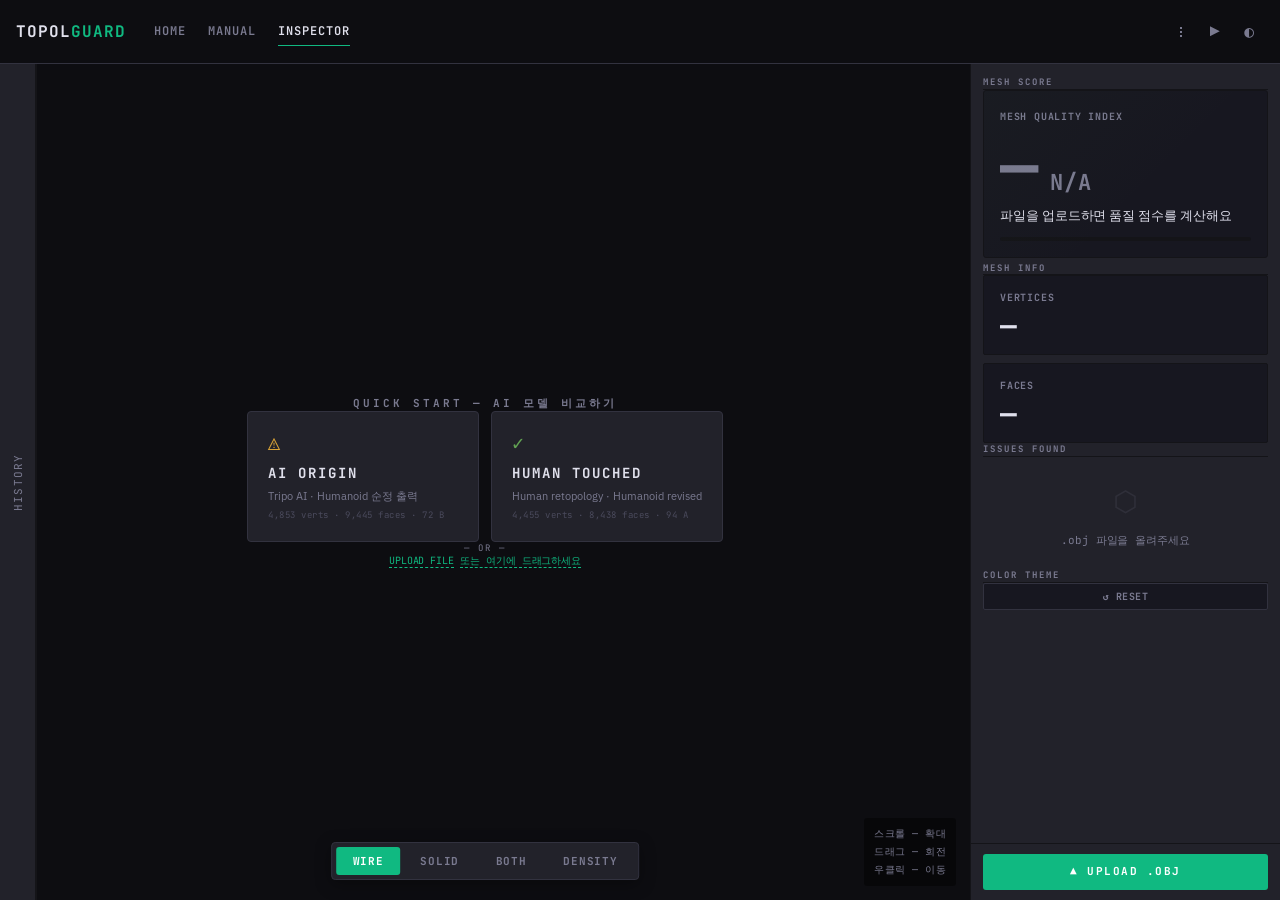
==== commit 4ead255a: "." ====
--- a/app.html
+++ b/app.html
@@ -119,16 +119,16 @@
   <div id="quick-start" class="visible">
     <div class="qs-title">QUICK START — AI 모델 비교하기</div>
     <div class="qs-grid qs-grid-2">
-      <button class="qs-btn qs-good" onclick="loadSample('samples/Humanoid_AI.obj','Humanoid AI Origin','✓')">
-        <span class="qs-btn-icon">✓</span>
+      <button class="qs-btn qs-bad" onclick="loadSample('samples/Humanoid_AI.obj','Humanoid AI Origin','⚠')">
+        <span class="qs-btn-icon">⚠</span>
         <span class="qs-btn-name">AI ORIGIN</span>
         <span class="qs-btn-desc">
           <span>Tripo AI · Humanoid 순정 출력</span><br>
           <span class="qs-btn-meta">4,853 verts · 9,445 faces · 72 B</span>
         </span>
       </button>
-      <button class="qs-btn qs-bad" onclick="loadSample('samples/Humanoid_Human_Modified.obj','Humanoid Human Touched','⚠')">
-        <span class="qs-btn-icon">⚠</span>
+      <button class="qs-btn qs-good" onclick="loadSample('samples/Humanoid_Human_Modified.obj','Humanoid Human Touched','✓')">
+        <span class="qs-btn-icon">✓</span>
         <span class="qs-btn-name">HUMAN TOUCHED</span>
         <span class="qs-btn-desc">
           <span>Human retopology · Humanoid revised</span><br>
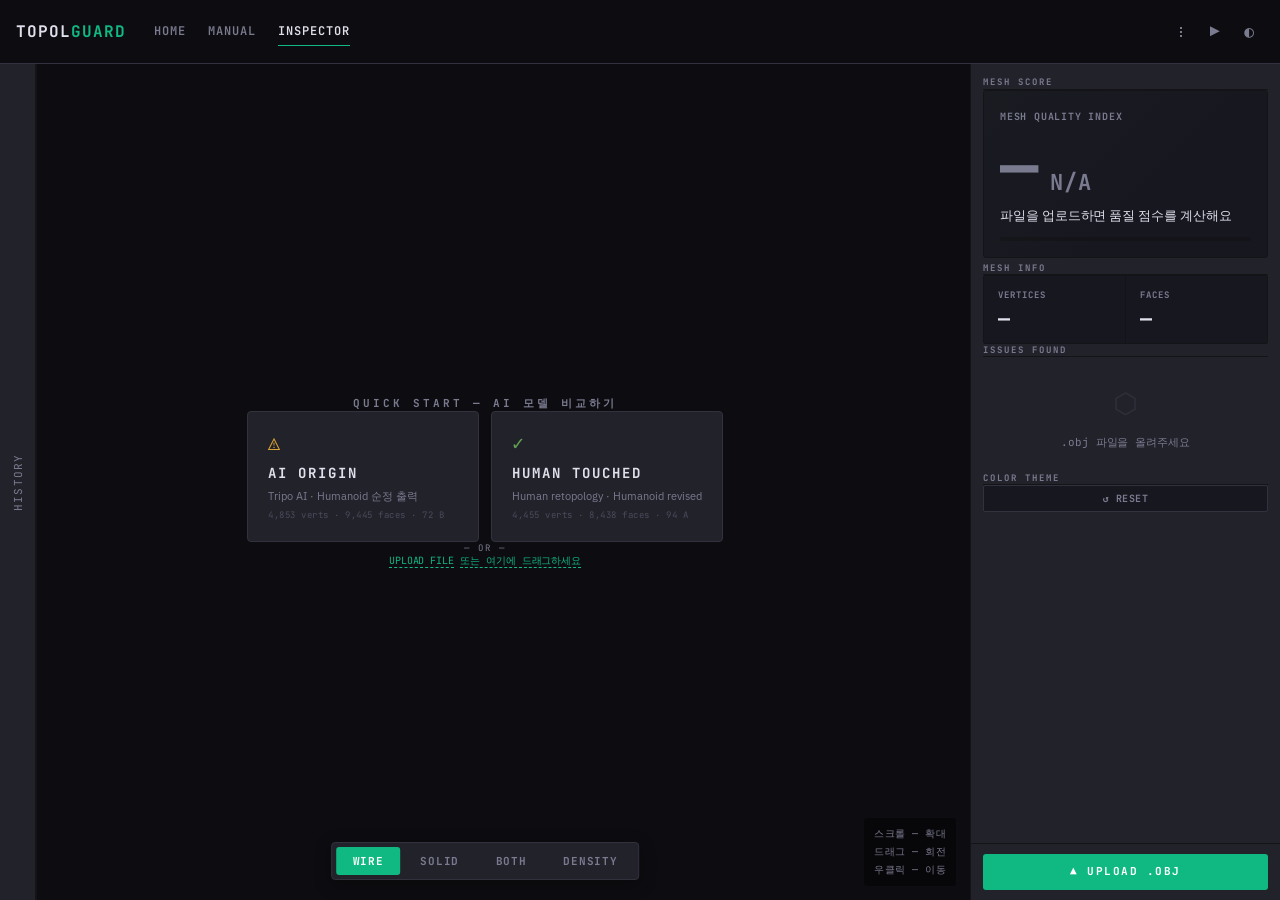
==== commit 15d9a89e: "fix: Inspector UI polish - PART UI-1" ====
--- a/app.html
+++ b/app.html
@@ -174,8 +174,10 @@
     <!-- MESH INFO -->
     <div class="section-title">MESH INFO</div>
     <div class="stat-grid stat-grid-stack">
-      <div class="stat-card stat-card-lg"><div class="stat-label">VERTICES</div><div class="stat-value" id="v-count">—</div></div>
-      <div class="stat-card stat-card-lg"><div class="stat-label">FACES</div><div class="stat-value" id="f-count">—</div></div>
+      <div class="stat-card-mesh-row">
+        <div class="stat-cell"><div class="stat-label">VERTICES</div><div class="stat-value" id="v-count">—</div></div>
+        <div class="stat-cell"><div class="stat-label">FACES</div><div class="stat-value" id="f-count">—</div></div>
+      </div>
     </div>
     <!-- DOM 호환용 hidden placeholders (JS가 참조할 수 있음, 표시는 안 함) -->
     <div style="display:none;">
--- a/css/app.css
+++ b/css/app.css
@@ -79,7 +79,7 @@
 .history-section .section-content::-webkit-scrollbar-thumb { background: var(--border2); border-radius: 2px; }
 .history-section .section-content { scrollbar-width: thin; scrollbar-color: var(--border2) transparent; }
 .samples-section { flex-shrink: 0; border-top: 1px solid var(--border); }
-.samples-section .section-content { padding: 8px 10px; }
+.samples-section .section-content { padding: 10px 12px; }
 .side-panel-resize-handle { position: absolute; top: 0; right: -3px; width: 6px; height: 100%; cursor: col-resize; z-index: 17; }
 .side-panel-resize-handle:hover { background: var(--accent); opacity: 0.4; }
 .side-panel.collapsed .side-panel-resize-handle { display: none; }
@@ -115,16 +115,47 @@
   .issue-item.ok    { border-left-color: var(--ok); }
   .issue-icon { font-size: 11px; flex-shrink: 0; margin-top: 1px; font-family: var(--mono); }
   .issue-count { color: var(--dim); font-size: 10px; font-family: var(--mono); }
-  #issue-cards-container { margin-top: 2px; }
-  .issue-card { background: var(--panel2); border: 1px solid var(--border); border-radius: 3px; margin-bottom: 8px; padding: 10px 12px; cursor: pointer; transition: border-color 0.15s; overflow: hidden; }
+  #issue-cards-container { margin-top: 4px; }
+  .issue-card {
+    background: var(--panel2);
+    border: 1px solid var(--border);
+    border-radius: 3px;
+    margin-bottom: 10px;
+    padding: 12px 14px;
+    cursor: pointer;
+    transition: border-color 0.15s;
+    overflow: hidden;
+  }
   .issue-card:hover { border-color: var(--border2); }
   .issue-card-header { display: flex; align-items: center; gap: 10px; padding: 0; }
-  .issue-glyph { font-family: var(--mono); font-size: 13px; color: var(--warn); width: 14px; text-align: center; flex-shrink: 0; }
-  .issue-label { flex: 1; font-size: 12px; color: var(--text); line-height: 1.5; }
-  .issue-card .issue-count { font-family: var(--mono); font-size: 11px; font-weight: 700; color: var(--warn); }
+  .issue-glyph {
+    font-family: var(--mono);
+    font-size: 15px;
+    width: 16px;
+    text-align: center;
+    flex-shrink: 0;
+  }
+  .issue-label {
+    flex: 1;
+    font-size: 13px;
+    font-family: var(--mono);
+    color: var(--text);
+    line-height: 1.5;
+    letter-spacing: 0.03em;
+  }
+  .issue-card .issue-count {
+    font-family: var(--mono);
+    font-size: 12px;
+    font-weight: 700;
+  }
   .issue-chevron { font-size: 10px; color: var(--dim); transition: transform 0.2s; }
   .issue-card.expanded .issue-chevron { transform: rotate(90deg); }
-  .issue-card-body { padding: 10px 12px 12px; margin: 10px -12px -12px; display: none; border-top: 1px solid var(--border); }
+  .issue-card-body {
+    padding: 12px 14px 14px;
+    margin: 12px -14px -12px;
+    display: none;
+    border-top: 1px solid var(--border);
+  }
   .issue-card.expanded .issue-card-body { display: block; }
   .issue-desc { font-size: 11px; color: var(--dim); line-height: 1.65; margin: 10px 0; }
   .issue-control { display: flex; align-items: center; justify-content: space-between; padding: 6px 0; font-size: 11px; }
@@ -172,19 +203,101 @@
   .tog-btn:not(.active) .tog-status { background: rgba(136,136,136,0.15); color: var(--dim); }
 
   /* ── TOAST ── */
-  #toast-container { position: fixed; top: 16px; left: 50%; transform: translateX(-50%); z-index: 9999; display: flex; flex-direction: column; gap: 8px; pointer-events: none; }
-  .toast { pointer-events: auto; display: flex; align-items: flex-start; gap: 10px; padding: 11px 15px; border-radius: 4px; font-family: var(--sans); font-size: 12px; line-height: 1.5; max-width: 480px; min-width: 320px; box-shadow: 0 8px 24px rgba(0,0,0,0.5); animation: toast-in 0.3s ease-out; border: 1px solid var(--border2); }
-  .toast.error   { background: #3a1c1c; border-left: 3px solid var(--error); color: #f0a0a0; }
-  .toast.warn    { background: #3a2e1c; border-left: 3px solid var(--warn); color: #f0d8a0; }
-  .toast.info    { background: #1c2a3a; border-left: 3px solid #5b9bd5; color: #a0c8f0; }
-  .toast.success { background: #1c3a22; border-left: 3px solid var(--ok); color: #a0f0b0; }
-  .toast-icon { font-size: 14px; flex-shrink: 0; margin-top: 1px; font-family: var(--mono); }
+  /* Terminal style (PART UI-1) */
+  #toast-container {
+    position: fixed;
+    top: 16px;
+    left: 50%;
+    transform: translateX(-50%);
+    z-index: 9999;
+    display: flex;
+    flex-direction: column;
+    gap: 10px;
+    pointer-events: none;
+  }
+  .toast {
+    pointer-events: auto;
+    position: relative;
+    display: flex;
+    align-items: flex-start;
+    gap: 10px;
+    padding: 14px 18px;
+    font-family: var(--mono);
+    font-size: 12px;
+    line-height: 1.5;
+    max-width: 480px;
+    min-width: 340px;
+    background: var(--panel);
+    border: 1px solid var(--border2);
+    border-radius: 0;
+    animation: toast-in 0.3s ease-out;
+  }
+  .toast::before,
+  .toast::after,
+  .toast .toast-corner-bl,
+  .toast .toast-corner-br {
+    content: '';
+    position: absolute;
+    width: 7px;
+    height: 7px;
+    border: 1px solid;
+  }
+  .toast::before        { top: -1px; left: -1px;  border-right: none; border-bottom: none; }
+  .toast::after         { top: -1px; right: -1px; border-left: none;  border-bottom: none; }
+  .toast .toast-corner-bl { bottom: -1px; left: -1px;  border-right: none; border-top: none; }
+  .toast .toast-corner-br { bottom: -1px; right: -1px; border-left: none;  border-top: none; }
+
+  .toast.error  { border-color: var(--issue-non-manifold, #cf4b4b); }
+  .toast.error::before, .toast.error::after,
+  .toast.error .toast-corner-bl, .toast.error .toast-corner-br { border-color: var(--issue-non-manifold, #cf4b4b); }
+
+  .toast.warn   { border-color: var(--issue-ngon, #d9a336); }
+  .toast.warn::before, .toast.warn::after,
+  .toast.warn .toast-corner-bl, .toast.warn .toast-corner-br { border-color: var(--issue-ngon, #d9a336); }
+
+  .toast.info   { border-color: var(--issue-duplicate, #a78bfa); }
+  .toast.info::before, .toast.info::after,
+  .toast.info .toast-corner-bl, .toast.info .toast-corner-br { border-color: var(--issue-duplicate, #a78bfa); }
+
+  .toast.success { border-color: var(--ok, #30d158); }
+  .toast.success::before, .toast.success::after,
+  .toast.success .toast-corner-bl, .toast.success .toast-corner-br { border-color: var(--ok, #30d158); }
+
+  .toast-icon { font-size: 13px; flex-shrink: 0; margin-top: 1px; font-family: var(--mono); }
+  .toast.error   .toast-icon { color: var(--issue-non-manifold, #cf4b4b); }
+  .toast.warn    .toast-icon { color: var(--issue-ngon, #d9a336); }
+  .toast.info    .toast-icon { color: var(--issue-duplicate, #a78bfa); }
+  .toast.success .toast-icon { color: var(--ok, #30d158); }
+
   .toast-body { flex: 1; }
-  .toast-title { font-weight: 600; margin-bottom: 2px; color: var(--text); }
-  .toast-msg { opacity: 0.85; font-size: 11px; }
-  .toast-close { background: none; border: none; color: var(--dim); cursor: pointer; font-size: 14px; padding: 0 0 0 8px; line-height: 1; }
+  .toast-title {
+    font-family: var(--mono);
+    font-size: 12px;
+    font-weight: 700;
+    letter-spacing: 0.05em;
+    margin-bottom: 3px;
+    color: var(--text);
+  }
+  .toast-msg {
+    font-family: var(--mono);
+    font-size: 11px;
+    color: var(--dim);
+    line-height: 1.5;
+  }
+  .toast-close {
+    background: none;
+    border: none;
+    color: var(--dim);
+    cursor: pointer;
+    font-size: 14px;
+    font-family: var(--mono);
+    padding: 0 0 0 8px;
+    line-height: 1;
+    flex-shrink: 0;
+  }
   .toast-close:hover { color: var(--text); }
-  @keyframes toast-in { from { opacity: 0; transform: translateY(-12px); } to { opacity: 1; transform: translateY(0); } }
+
+  @keyframes toast-in  { from { opacity: 0; transform: translateY(-12px); } to { opacity: 1; transform: translateY(0); } }
   @keyframes toast-out { from { opacity: 1; } to { opacity: 0; transform: translateY(-12px); } }
 
   /* ── COLOR THEME ── */
@@ -277,7 +390,23 @@
 .qs-btn.qs-bad:hover { border-color: var(--warn); }
 
 /* ── SIDE PANEL SAMPLE BUTTONS ── */
-.sample-btn { display: block; width: 100%; padding: 8px 12px; margin-bottom: 6px; background: var(--panel2); border: 1px solid var(--border); border-radius: 4px; color: var(--text); font-family: var(--mono); font-size: 11px; font-weight: 700; letter-spacing: 0.05em; cursor: pointer; text-align: left; transition: background 0.15s ease, border-color 0.15s ease, color 0.15s ease; }
+.sample-btn {
+  display: block;
+  width: 100%;
+  padding: 10px 14px;
+  margin-bottom: 8px;
+  background: var(--panel2);
+  border: 1px solid var(--border);
+  border-radius: 4px;
+  color: var(--text);
+  font-family: var(--mono);
+  font-size: 12px;
+  font-weight: 700;
+  letter-spacing: 0.05em;
+  cursor: pointer;
+  text-align: left;
+  transition: background 0.15s ease, border-color 0.15s ease, color 0.15s ease;
+}
 .sample-btn:last-child { margin-bottom: 0; }
 .sample-btn:hover { background: var(--header); border-color: var(--border2); }
 .sample-btn.active { border-color: var(--accent); background: rgba(16,185,129,0.08); color: var(--text); }
@@ -285,11 +414,31 @@
 
 /* ── SIDE PANEL HISTORY ── */
 #history-list { margin-bottom: 4px; }
-.history-item { display: flex; align-items: center; gap: 8px; padding: 6px 10px; cursor: pointer; border-bottom: 1px solid var(--border); font-family: var(--mono); font-size: 11px; color: var(--text); list-style: none; }
+.history-item {
+  display: flex;
+  align-items: center;
+  gap: 10px;
+  padding: 8px 12px;
+  cursor: pointer;
+  border-bottom: 1px solid var(--border);
+  font-family: var(--mono);
+  font-size: 11px;
+  color: var(--text);
+  list-style: none;
+}
 .history-item:hover { background: var(--panel2); }
 .history-thumb { width: clamp(32px, 25%, 80px); aspect-ratio: 1 / 1; flex-shrink: 0; border-radius: 4px; overflow: hidden; background: var(--panel2); }
 .history-thumb img { width: 100%; height: 100%; object-fit: cover; }
-.history-item .history-name { overflow: hidden; text-overflow: ellipsis; white-space: nowrap; flex: 1; min-width: 0; }
+.history-item .history-name {
+  overflow: hidden;
+  text-overflow: ellipsis;
+  white-space: nowrap;
+  flex: 1;
+  min-width: 0;
+  font-family: var(--mono);
+  font-size: 11px;
+  color: var(--text);
+}
 .history-preview { position: absolute; z-index: 19; pointer-events: none; background: var(--panel); border: 1px solid var(--border); border-radius: 6px; box-shadow: 0 4px 16px rgba(0, 0, 0, 0.3); padding: 4px; transition: opacity 0.15s ease; }
 .history-preview.hidden { opacity: 0; visibility: hidden; }
 .history-preview img { width: 220px; height: 220px; object-fit: cover; border-radius: 4px; display: block; }
@@ -349,25 +498,39 @@
   min-height: 18px;
 }
 
-/* Metrics 세로 스택 — Vertices / Faces 큰 카드 2개 */
+/* Vertices / Faces — 하나의 박스에 좌/우 배치 (PART UI-1) */
 .stat-grid.stat-grid-stack {
-  display: flex;
-  flex-direction: column;
-  gap: 8px;
-}
-.stat-card.stat-card-lg {
-  padding: 14px 16px;
-}
-.stat-card.stat-card-lg .stat-label {
-  font-size: 10px;
-  letter-spacing: 0.8px;
-  margin-bottom: 6px;
-}
-.stat-card.stat-card-lg .stat-value {
-  font-family: var(--mono);
-  font-size: 28px;
-  line-height: 1;
+  display: block;
+}
+.stat-card-mesh-row {
+  display: flex;
+  background: var(--panel2);
+  border: 1px solid var(--border);
+  border-radius: 2px;
+  overflow: hidden;
+}
+.stat-card-mesh-row .stat-cell {
+  flex: 1;
+  padding: 12px 14px;
+}
+.stat-card-mesh-row .stat-cell + .stat-cell {
+  border-left: 1px solid var(--border);
+}
+.stat-card-mesh-row .stat-label {
+  font-size: 9px;
   font-weight: 700;
+  color: var(--dim);
+  text-transform: uppercase;
+  letter-spacing: 1px;
+  margin-bottom: 4px;
+  font-family: var(--mono);
+}
+.stat-card-mesh-row .stat-value {
+  font-family: var(--mono);
+  font-size: 20px;
+  font-weight: 700;
+  color: var(--text);
+  line-height: 1.2;
   letter-spacing: -0.5px;
 }
 
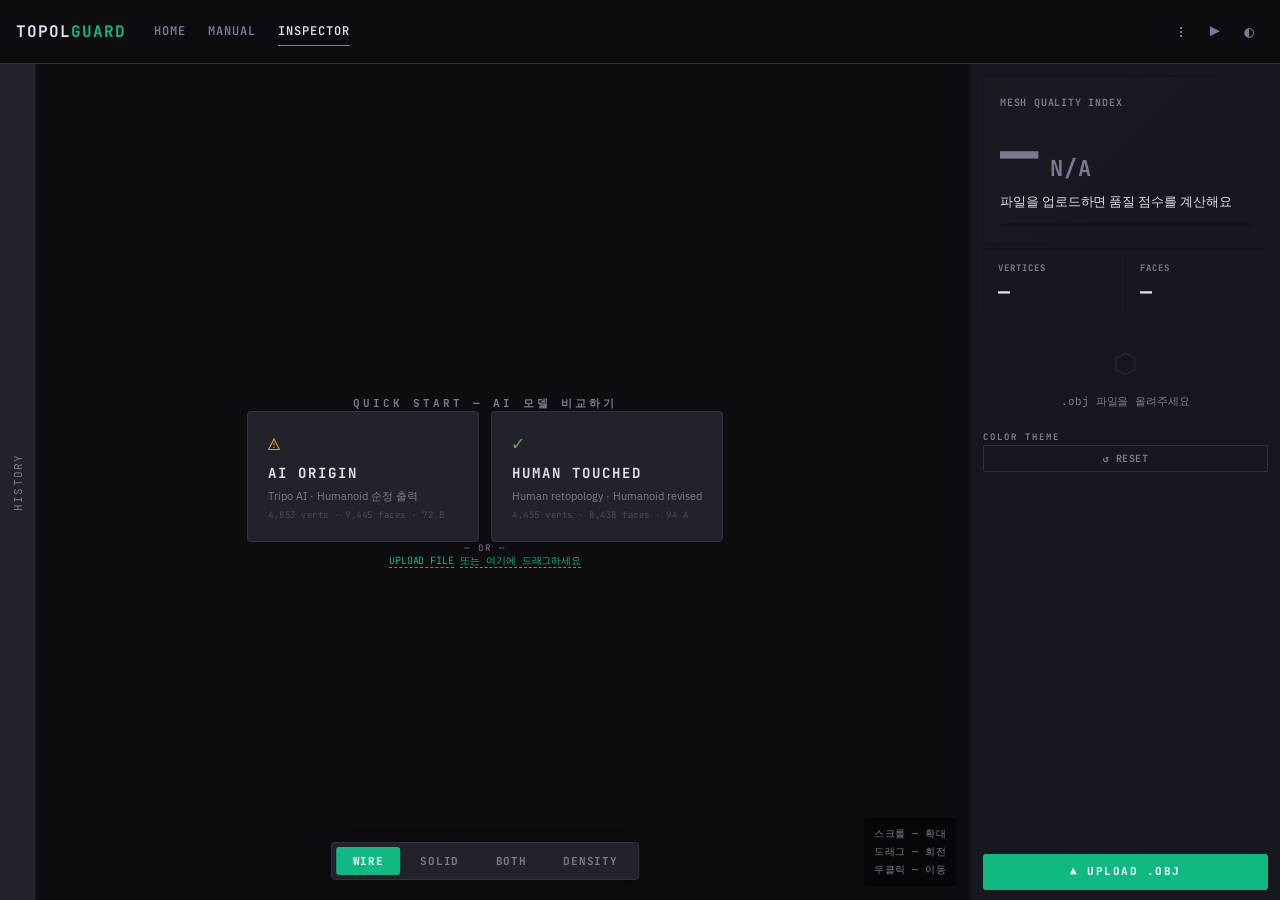
==== commit 81b2feaa: "fix: Inspector background unify - PART UI-2" ====
--- a/app.html
+++ b/app.html
@@ -158,7 +158,6 @@
   <div id="sidebar-body">
 
     <!-- MODELING SCORE -->
-    <div class="section-title">MESH SCORE</div>
     <div id="health-card" class="health-card-hero">
       <div class="health-label">MESH QUALITY INDEX</div>
       <div class="health-score-row">
@@ -172,7 +171,6 @@
     </div>
 
     <!-- MESH INFO -->
-    <div class="section-title">MESH INFO</div>
     <div class="stat-grid stat-grid-stack">
       <div class="stat-card-mesh-row">
         <div class="stat-cell"><div class="stat-label">VERTICES</div><div class="stat-value" id="v-count">—</div></div>
@@ -187,7 +185,6 @@
     </div>
 
     <!-- TOPOLOGY ISSUES -->
-    <div class="section-title">ISSUES FOUND</div>
     <div id="issue-list">
       <div id="issue-cards-container">
         <div style="font-size:12px; color:var(--dim); text-align:center; padding:20px 0;">
--- a/css/tokens.css
+++ b/css/tokens.css
@@ -8,7 +8,7 @@
   --topnav-h: 64px;
 
   --bg:      #0d0d11;
-  --bg-app:  #1a1a1f;
+  --bg-app:  #1a1a1f;  /* 뷰포트 3D 배경 — js/app.js scene.background 참조 (PART UI-2) */
   --panel:   #22222a;
   --panel2:  #171720;
   --header:  #2a2a35;
@@ -57,7 +57,7 @@
 :root[data-theme="light"],
 body.light {
   --bg:      #f0f0f4;
-  --bg-app:  #f0f0f4;
+  --bg-app:  #f0f0f4;  /* 뷰포트 3D 배경 라이트 모드 (PART UI-2) */
   --panel:   #ffffff;
   --panel2:  #f5f5fa;
   --header:  #e8e8f0;
--- a/css/app.css
+++ b/css/app.css
@@ -50,7 +50,7 @@
 .header-icon-btn.active { color: var(--accent); border-color: var(--accent); }
 
   /* ── SIDEBAR ── */
-  #sidebar { width: 310px; min-width: 310px; background: var(--panel); border-left: 1px solid var(--border); display: flex; flex-direction: column; overflow: hidden; z-index: 10; line-height: 1.6; }
+  #sidebar { width: 310px; min-width: 310px; background: var(--panel2); /* #22222a → #171720, index/manual 톤 통일 (PART UI-2) */ border-left: 1px solid var(--border); display: flex; flex-direction: column; overflow: hidden; z-index: 10; line-height: 1.6; }
   #sidebar-body { flex: 1; overflow-y: auto; padding: 12px 12px 10px; }
   #sidebar-body::-webkit-scrollbar { width: 3px; }
   #sidebar-body::-webkit-scrollbar-thumb { background: var(--border2); border-radius: 2px; }
@@ -66,7 +66,7 @@
 .side-panel .tab-label-text { display: block; }
 .side-panel.icon-mode .tab-label-icon { display: block; }
 .side-panel.icon-mode .tab-label-text { display: none; }
-.side-panel-body { width: 0; overflow: hidden; background: var(--panel); border-right: 1px solid var(--border); display: flex; flex-direction: column; transition: width 0.25s ease; }
+.side-panel-body { width: 0; overflow: hidden; background: var(--panel2); /* PART UI-2 */ border-right: 1px solid var(--border); display: flex; flex-direction: column; transition: width 0.25s ease; }
 .side-panel.expanded .side-panel-body { width: var(--side-panel-width, 220px); overflow-y: auto; }
 .side-panel-section { display: flex; flex-direction: column; }
 .section-header { padding: 10px 12px; font-family: var(--mono); font-size: 11px; letter-spacing: 0.05em; color: var(--dim); border-bottom: 1px solid var(--border); user-select: none; }
@@ -151,22 +151,49 @@
   .issue-chevron { font-size: 10px; color: var(--dim); transition: transform 0.2s; }
   .issue-card.expanded .issue-chevron { transform: rotate(90deg); }
   .issue-card-body {
-    padding: 12px 14px 14px;
+    padding: 16px 14px 16px;
     margin: 12px -14px -12px;
     display: none;
     border-top: 1px solid var(--border);
   }
   .issue-card.expanded .issue-card-body { display: block; }
-  .issue-desc { font-size: 11px; color: var(--dim); line-height: 1.65; margin: 10px 0; }
-  .issue-control { display: flex; align-items: center; justify-content: space-between; padding: 6px 0; font-size: 11px; }
+  .issue-desc {
+    font-size: 11px;
+    color: var(--dim);
+    line-height: 1.7;
+    margin: 0 0 12px;
+  }
+  .issue-control {
+    display: flex;
+    align-items: center;
+    justify-content: space-between;
+    padding: 8px 0;
+    font-size: 11px;
+    border-bottom: 1px solid var(--border);
+  }
+  .issue-control:last-of-type { border-bottom: none; }
   .control-label { color: var(--text); line-height: 1.5; }
   .mini-toggle { width: 24px; height: 14px; background: var(--border2); border: none; border-radius: 7px; position: relative; transition: background 0.15s; cursor: pointer; flex-shrink: 0; }
   .mini-toggle::after { content: ''; position: absolute; top: 2px; left: 2px; width: 10px; height: 10px; background: var(--dim); border-radius: 50%; transition: left 0.15s, background 0.15s; }
   .mini-toggle[data-on="true"] { background: var(--accent); }
   .mini-toggle[data-on="true"]::after { left: 12px; background: #fff; }
-  .focus-btn { width: 100%; margin-top: 10px; padding: 8px; background: var(--panel); border: 1px solid var(--border2); border-radius: 3px; color: var(--dim); font-family: var(--mono); font-size: 10px; cursor: pointer; transition: all 0.15s; opacity: 1; }
+  .focus-btn {
+    width: 100%;
+    margin-top: 12px;
+    padding: 10px;
+    background: var(--panel);
+    border: 1px solid var(--border2);
+    border-radius: 2px;
+    color: var(--dim);
+    font-family: var(--mono);
+    font-size: 11px;
+    font-weight: 700;
+    letter-spacing: 0.08em;
+    cursor: pointer;
+    transition: all 0.15s;
+  }
   .focus-btn:hover { border-color: var(--accent); color: var(--accent); }
-  .focus-btn:disabled { cursor: not-allowed; opacity: 0.65; }
+  .focus-btn:disabled { cursor: not-allowed; opacity: 0.4; }
   .all-pass { text-align: center; padding: 20px 12px; color: var(--ok); font-family: var(--mono); font-size: 12px; font-weight: 600; background: rgba(98, 163, 83, 0.05); border: 1px solid rgba(98, 163, 83, 0.2); border-radius: 3px; }
 
   /* ── FOOTER ── */
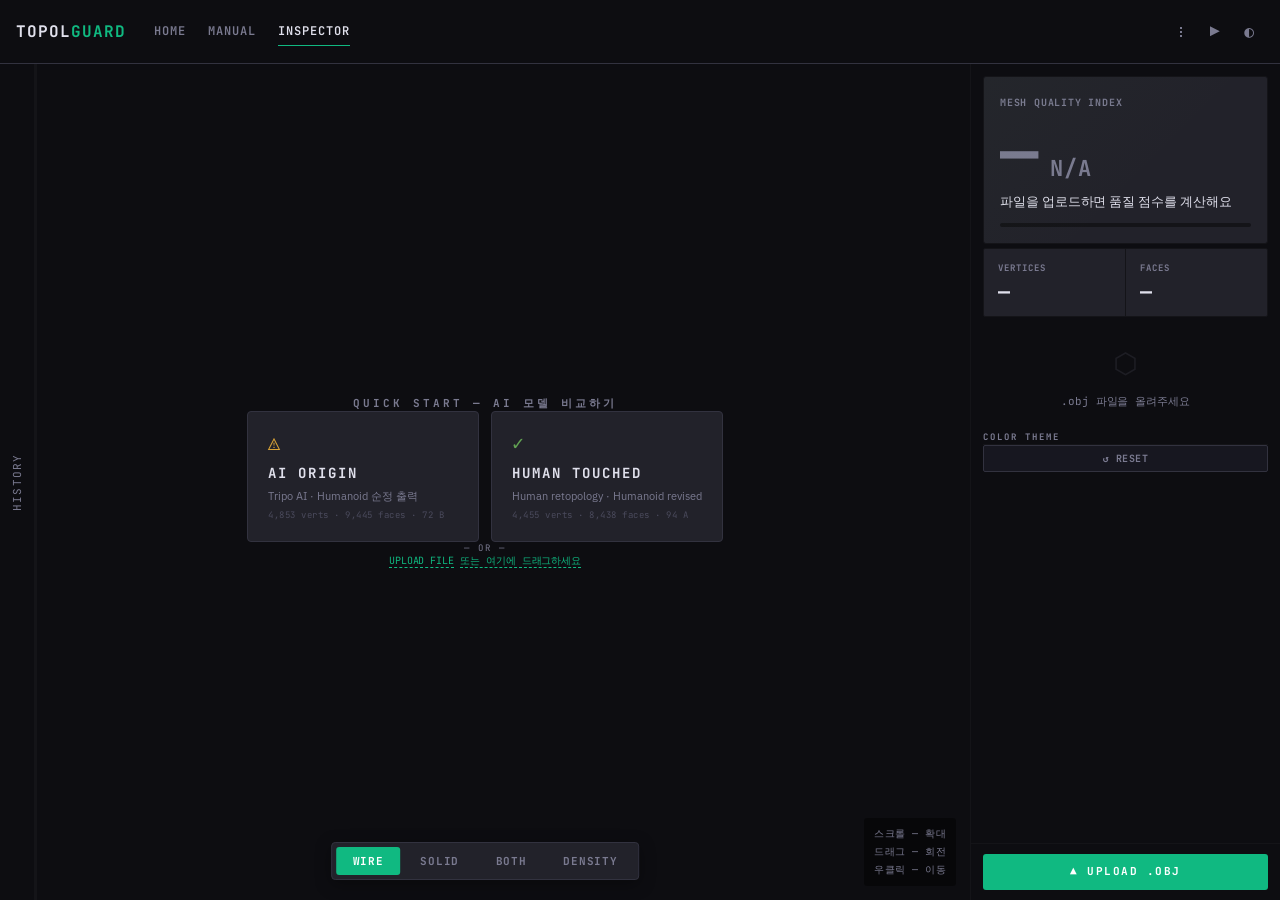
==== commit 01adbcfd: "fix: rename sample buttons to ai and human" ====
--- a/app.html
+++ b/app.html
@@ -77,8 +77,8 @@
         <span class="section-title">SAMPLES</span>
       </div>
       <div class="section-content">
-        <button class="sample-btn" id="sample-good-btn" data-file="Humanoid_AI.obj">AI ORIGIN</button>
-        <button class="sample-btn" id="sample-bad-btn" data-file="Humanoid_Human_Modified.obj">HUMAN TOUCHED</button>
+        <button class="sample-btn" id="sample-ai-btn" data-file="Humanoid_AI.obj">AI ORIGIN</button>
+        <button class="sample-btn" id="sample-human-btn" data-file="Humanoid_Human_Modified.obj">HUMAN TOUCHED</button>
       </div>
     </div>
   </div>
@@ -119,7 +119,7 @@
   <div id="quick-start" class="visible">
     <div class="qs-title">QUICK START — AI 모델 비교하기</div>
     <div class="qs-grid qs-grid-2">
-      <button class="qs-btn qs-bad" onclick="loadSample('samples/Humanoid_AI.obj','Humanoid AI Origin','⚠')">
+      <button class="qs-btn qs-ai" onclick="loadSample('samples/Humanoid_AI.obj','Humanoid AI Origin','⚠')">
         <span class="qs-btn-icon">⚠</span>
         <span class="qs-btn-name">AI ORIGIN</span>
         <span class="qs-btn-desc">
@@ -127,7 +127,7 @@
           <span class="qs-btn-meta">4,853 verts · 9,445 faces · 72 B</span>
         </span>
       </button>
-      <button class="qs-btn qs-good" onclick="loadSample('samples/Humanoid_Human_Modified.obj','Humanoid Human Touched','✓')">
+      <button class="qs-btn qs-human" onclick="loadSample('samples/Humanoid_Human_Modified.obj','Humanoid Human Touched','✓')">
         <span class="qs-btn-icon">✓</span>
         <span class="qs-btn-name">HUMAN TOUCHED</span>
         <span class="qs-btn-desc">
--- a/css/app.css
+++ b/css/app.css
@@ -50,7 +50,7 @@
 .header-icon-btn.active { color: var(--accent); border-color: var(--accent); }
 
   /* ── SIDEBAR ── */
-  #sidebar { width: 310px; min-width: 310px; background: var(--panel2); /* #22222a → #171720, index/manual 톤 통일 (PART UI-2) */ border-left: 1px solid var(--border); display: flex; flex-direction: column; overflow: hidden; z-index: 10; line-height: 1.6; }
+  #sidebar { width: 310px; min-width: 310px; background: var(--bg); /* #22222a → #171720, index/manual 톤 통일 (PART UI-2) */ border-left: 1px solid var(--border); display: flex; flex-direction: column; overflow: hidden; z-index: 10; line-height: 1.6; }
   #sidebar-body { flex: 1; overflow-y: auto; padding: 12px 12px 10px; }
   #sidebar-body::-webkit-scrollbar { width: 3px; }
   #sidebar-body::-webkit-scrollbar-thumb { background: var(--border2); border-radius: 2px; }
@@ -58,15 +58,15 @@
 
 /* ── Side Panel (History + Samples) ── */
 .side-panel { position: absolute; top: var(--topnav-h); left: 0; bottom: 0; z-index: 16; display: flex; pointer-events: auto; }
-.side-panel-tab { width: 36px; height: 100%; background: var(--panel); border-right: 1px solid var(--border); display: flex; align-items: center; justify-content: center; cursor: pointer; user-select: none; flex-shrink: 0; }
-.side-panel-tab:hover { background: var(--panel2); }
+.side-panel-tab { width: 36px; height: 100%; background: var(--bg); border-right: 2px solid var(--border); display: flex; align-items: center; justify-content: center; cursor: pointer; user-select: none; flex-shrink: 0; }
+.side-panel-tab:hover { background: var(--panel); }
 .tab-label-text { writing-mode: vertical-rl; text-orientation: mixed; transform: rotate(180deg); font-family: var(--mono); font-size: 11px; letter-spacing: 0.1em; color: var(--dim); }
 .tab-label-icon { font-size: 18px; color: var(--dim); }
 .side-panel .tab-label-icon { display: none; }
 .side-panel .tab-label-text { display: block; }
 .side-panel.icon-mode .tab-label-icon { display: block; }
 .side-panel.icon-mode .tab-label-text { display: none; }
-.side-panel-body { width: 0; overflow: hidden; background: var(--panel2); /* PART UI-2 */ border-right: 1px solid var(--border); display: flex; flex-direction: column; transition: width 0.25s ease; }
+.side-panel-body { width: 0; overflow: hidden; background: var(--bg); /* PART UI-2 */ border-right: 1px solid var(--border); display: flex; flex-direction: column; transition: width 0.25s ease; }
 .side-panel.expanded .side-panel-body { width: var(--side-panel-width, 220px); overflow-y: auto; }
 .side-panel-section { display: flex; flex-direction: column; }
 .section-header { padding: 10px 12px; font-family: var(--mono); font-size: 11px; letter-spacing: 0.05em; color: var(--dim); border-bottom: 1px solid var(--border); user-select: none; }
@@ -79,9 +79,60 @@
 .history-section .section-content::-webkit-scrollbar-thumb { background: var(--border2); border-radius: 2px; }
 .history-section .section-content { scrollbar-width: thin; scrollbar-color: var(--border2) transparent; }
 .samples-section { flex-shrink: 0; border-top: 1px solid var(--border); }
-.samples-section .section-content { padding: 10px 12px; }
-.side-panel-resize-handle { position: absolute; top: 0; right: -3px; width: 6px; height: 100%; cursor: col-resize; z-index: 17; }
-.side-panel-resize-handle:hover { background: var(--accent); opacity: 0.4; }
+.samples-section .section-content {
+  padding: 10px 12px;
+  display: flex;
+  flex-direction: column;
+  gap: 8px;
+}
+.side-panel-resize-handle {
+  position: absolute;
+  top: 0;
+  right: -10px;
+  width: 20px;
+  height: 100%;
+  cursor: col-resize;
+  z-index: 30;
+  background: transparent;
+}
+.side-panel-resize-handle::before {
+  content: '';
+  position: absolute;
+  top: 50%;
+  left: 50%;
+  width: 10px;
+  height: 54px;
+  transform: translate(-50%, -50%);
+  background: var(--panel);
+  border: 1px solid var(--border2);
+  border-radius: 999px;
+  box-shadow: 0 0 0 1px var(--bg), 0 6px 18px rgba(0, 0, 0, 0.35);
+  transition: background 0.15s, border-color 0.15s, box-shadow 0.15s;
+}
+.side-panel-resize-handle::after {
+  content: '⋮';
+  position: absolute;
+  top: 50%;
+  left: 50%;
+  transform: translate(-50%, -52%);
+  color: var(--faint);
+  font-family: var(--mono);
+  font-size: 15px;
+  line-height: 1;
+  pointer-events: none;
+  transition: color 0.15s;
+}
+.side-panel-resize-handle:hover {
+  background: transparent;
+}
+.side-panel-resize-handle:hover::before {
+  background: var(--panel2);
+  border-color: var(--accent);
+  box-shadow: 0 0 0 1px var(--bg), 0 0 0 3px rgba(62, 179, 137, 0.18), 0 8px 22px rgba(0, 0, 0, 0.45);
+}
+.side-panel-resize-handle:hover::after {
+  color: var(--accent);
+}
 .side-panel.collapsed .side-panel-resize-handle { display: none; }
 
   /* ── SECTIONS ── */
@@ -89,7 +140,7 @@
   .section-title::after { content: ''; flex: 1; height: 1px; }
 
   /* ── HEALTH SCORE ── */
-  #health-card { background: var(--panel2); border: 1px solid var(--border); border-radius: 3px; padding: 12px; margin-bottom: 4px; position: relative; overflow: hidden; }
+  #health-card { background: var(--panel); border: 1px solid var(--border); border-radius: 3px; padding: 12px; margin-bottom: 4px; position: relative; overflow: hidden; }
   #health-card::before { content: ''; position: absolute; inset: 0; background: linear-gradient(135deg, rgba(98,163,83,0.03) 0%, transparent 60%); pointer-events: none; }
   .health-label { font-size: 9px; font-weight: 700; color: var(--dim); text-transform: uppercase; letter-spacing: 2px; font-family: var(--mono); margin-bottom: 8px; }
   .health-score-row { display: flex; align-items: flex-end; gap: 10px; }
@@ -102,14 +153,14 @@
 
   /* ── STAT CARDS ── */
   .stat-grid { display: grid; grid-template-columns: 1fr 1fr; gap: 14px 16px; }
-  .stat-card { background: var(--panel2); border: 1px solid var(--border); border-radius: 2px; padding: 9px 12px; }
+  .stat-card { background: var(--panel); border: 1px solid var(--border); border-radius: 2px; padding: 9px 12px; }
   .stat-card.full { grid-column: 1 / -1; }
   .stat-label { font-size: 9px; font-weight: 700; color: var(--dim); text-transform: uppercase; letter-spacing: 1px; margin-bottom: 2px; font-family: var(--mono); }
   .stat-value { font-family: var(--mono); font-size: 17px; font-weight: 700; color: var(--text); line-height: 1.5; }
 
   /* ── ISSUE LIST ── */
   #issue-list { margin-top: 2px; }
-  .issue-item { display: flex; align-items: flex-start; gap: 8px; padding: 6px 9px; background: var(--panel2); border-radius: 2px; margin-bottom: 2px; border-left: 2px solid transparent; font-size: 11px; line-height: 1.4; }
+  .issue-item { display: flex; align-items: flex-start; gap: 8px; padding: 6px 9px; background: var(--panel); border-radius: 2px; margin-bottom: 2px; border-left: 2px solid transparent; font-size: 11px; line-height: 1.4; }
   .issue-item.error { border-left-color: var(--error); }
   .issue-item.warn  { border-left-color: var(--warn); }
   .issue-item.ok    { border-left-color: var(--ok); }
@@ -117,7 +168,7 @@
   .issue-count { color: var(--dim); font-size: 10px; font-family: var(--mono); }
   #issue-cards-container { margin-top: 4px; }
   .issue-card {
-    background: var(--panel2);
+    background: var(--panel);
     border: 1px solid var(--border);
     border-radius: 3px;
     margin-bottom: 10px;
@@ -408,21 +459,23 @@
   letter-spacing: 0.5px;
 }
 
-/* Good: 녹색 악센트 */
-.qs-btn.qs-good .qs-btn-icon { color: var(--ok); }
-.qs-btn.qs-good:hover { border-color: var(--ok); }
-
-/* Bad: 경고 악센트 */
-.qs-btn.qs-bad .qs-btn-icon { color: var(--warn); }
-.qs-btn.qs-bad:hover { border-color: var(--warn); }
+/* Human: 녹색 악센트 */
+.qs-btn.qs-human .qs-btn-icon { color: var(--ok); }
+.qs-btn.qs-human:hover { border-color: var(--ok); }
+
+/* AI: 경고 악센트 */
+.qs-btn.qs-ai .qs-btn-icon { color: var(--warn); }
+.qs-btn.qs-ai:hover { border-color: var(--warn); }
 
 /* ── SIDE PANEL SAMPLE BUTTONS ── */
 .sample-btn {
   display: block;
   width: 100%;
+  max-width: 220px;
+  flex: 1 1 auto;
   padding: 10px 14px;
   margin-bottom: 8px;
-  background: var(--panel2);
+  background: var(--panel);
   border: 1px solid var(--border);
   border-radius: 4px;
   color: var(--text);
@@ -447,14 +500,15 @@
   gap: 10px;
   padding: 8px 12px;
   cursor: pointer;
-  border-bottom: 1px solid var(--border);
+  border-top: 2px solid var(--border);
+  border-bottom: 2px solid var(--border);
   font-family: var(--mono);
   font-size: 11px;
   color: var(--text);
   list-style: none;
 }
-.history-item:hover { background: var(--panel2); }
-.history-thumb { width: clamp(32px, 25%, 80px); aspect-ratio: 1 / 1; flex-shrink: 0; border-radius: 4px; overflow: hidden; background: var(--panel2); }
+.history-item:hover { background: var(--panel); }
+.history-thumb { width: clamp(32px, 25%, 80px); aspect-ratio: 1 / 1; flex-shrink: 0; border-radius: 4px; overflow: hidden; background: var(--panel); }
 .history-thumb img { width: 100%; height: 100%; object-fit: cover; }
 .history-item .history-name {
   overflow: hidden;
@@ -466,10 +520,10 @@
   font-size: 11px;
   color: var(--text);
 }
-.history-preview { position: absolute; z-index: 19; pointer-events: none; background: var(--panel); border: 1px solid var(--border); border-radius: 6px; box-shadow: 0 4px 16px rgba(0, 0, 0, 0.3); padding: 4px; transition: opacity 0.15s ease; }
+.history-preview { position: absolute; z-index: 19; pointer-events: none; background: var(--panel); border: 2px solid var(--border); border-radius: 6px; box-shadow: 0 4px 16px rgba(0, 0, 0, 0.3); padding: 4px; transition: opacity 0.15s ease; }
 .history-preview.hidden { opacity: 0; visibility: hidden; }
 .history-preview img { width: 220px; height: 220px; object-fit: cover; border-radius: 4px; display: block; }
-.history-entry { display: flex; flex-direction: column; gap: 1px; padding: 6px 9px; background: var(--panel2); border: 1px solid var(--border); border-radius: 2px; margin-bottom: 2px; cursor: pointer; transition: border-color 0.15s, background 0.15s; }
+.history-entry { display: flex; flex-direction: column; gap: 1px; padding: 6px 9px; background: var(--panel); border: 1px solid var(--border); border-radius: 2px; margin-bottom: 2px; cursor: pointer; transition: border-color 0.15s, background 0.15s; }
 .history-entry:hover { border-color: var(--border2); background: var(--header); }
 .history-name { font-family: var(--mono); font-size: 11px; color: var(--text); white-space: nowrap; overflow: hidden; text-overflow: ellipsis; display: flex; align-items: center; gap: 5px; }
 .history-dot { font-size: 8px; flex-shrink: 0; }
@@ -531,7 +585,7 @@
 }
 .stat-card-mesh-row {
   display: flex;
-  background: var(--panel2);
+  background: var(--panel);
   border: 1px solid var(--border);
   border-radius: 2px;
   overflow: hidden;
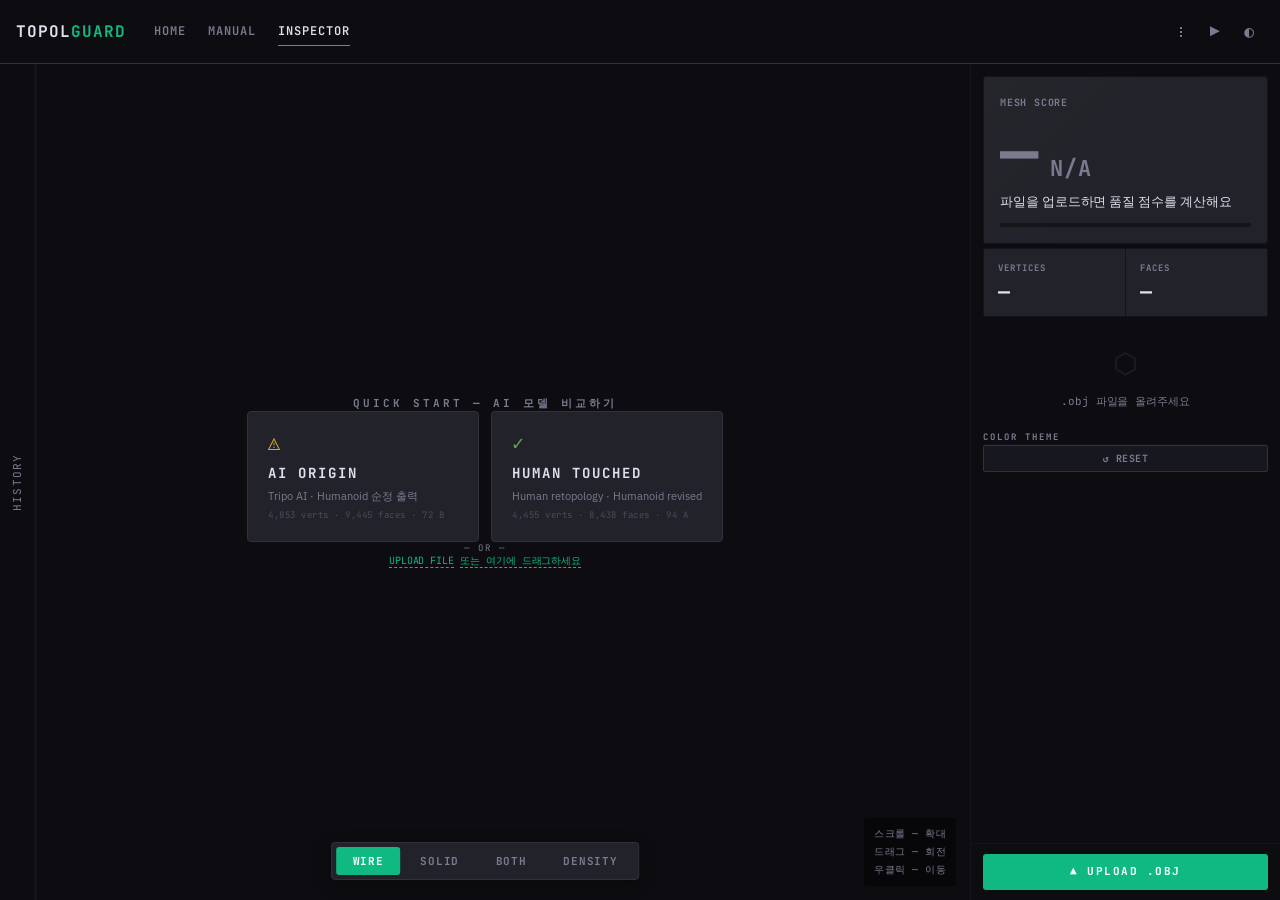
==== commit c99cad30: "app.js 모듈화" ====
--- a/app.html
+++ b/app.html
@@ -31,8 +31,8 @@
 
   <div class="inspector-ctrl">
     <div class="menu-wrap">
-      <button class="icon-btn" id="topbar-menu-btn" title="OPTIONS">⋮</button>
-      <div class="menu-dropdown" id="topbar-menu-dropdown">
+      <button class="icon-btn" id="topnav-menu-btn" title="OPTIONS">⋮</button>
+      <div class="menu-dropdown" id="topnav-menu-dropdown">
         <div class="menu-row">
           <span>BOUNDING BOX</span>
           <button class="mini-toggle" id="bbox-toggle" data-on="true"></button>
@@ -95,7 +95,7 @@
   <div class="scan-line" id="scan-line"></div>
 
   <div id="viewport-controls">
-    <div class="view-modes" id="topbar-view-modes">
+    <div class="view-modes" id="topnav-view-modes">
       <button class="active" data-mode="wireframe">WIRE</button>
       <button data-mode="solid">SOLID</button>
       <button data-mode="both">BOTH</button>
@@ -159,7 +159,7 @@
 
     <!-- MODELING SCORE -->
     <div id="health-card" class="health-card-hero">
-      <div class="health-label">MESH QUALITY INDEX</div>
+      <div class="health-label">MESH SCORE</div>
       <div class="health-score-row">
         <div id="health-score-val" style="color:var(--dim);">—</div>
         <div class="health-score-meta">
@@ -220,6 +220,6 @@
 <script src="https://cdn.jsdelivr.net/npm/three@0.128.0/examples/js/utils/BufferGeometryUtils.js"></script>
 
 <!-- App logic -->
-<script src="js/app.js"></script>
+<script type="module" src="js/main.js"></script>
 </body>
 </html>
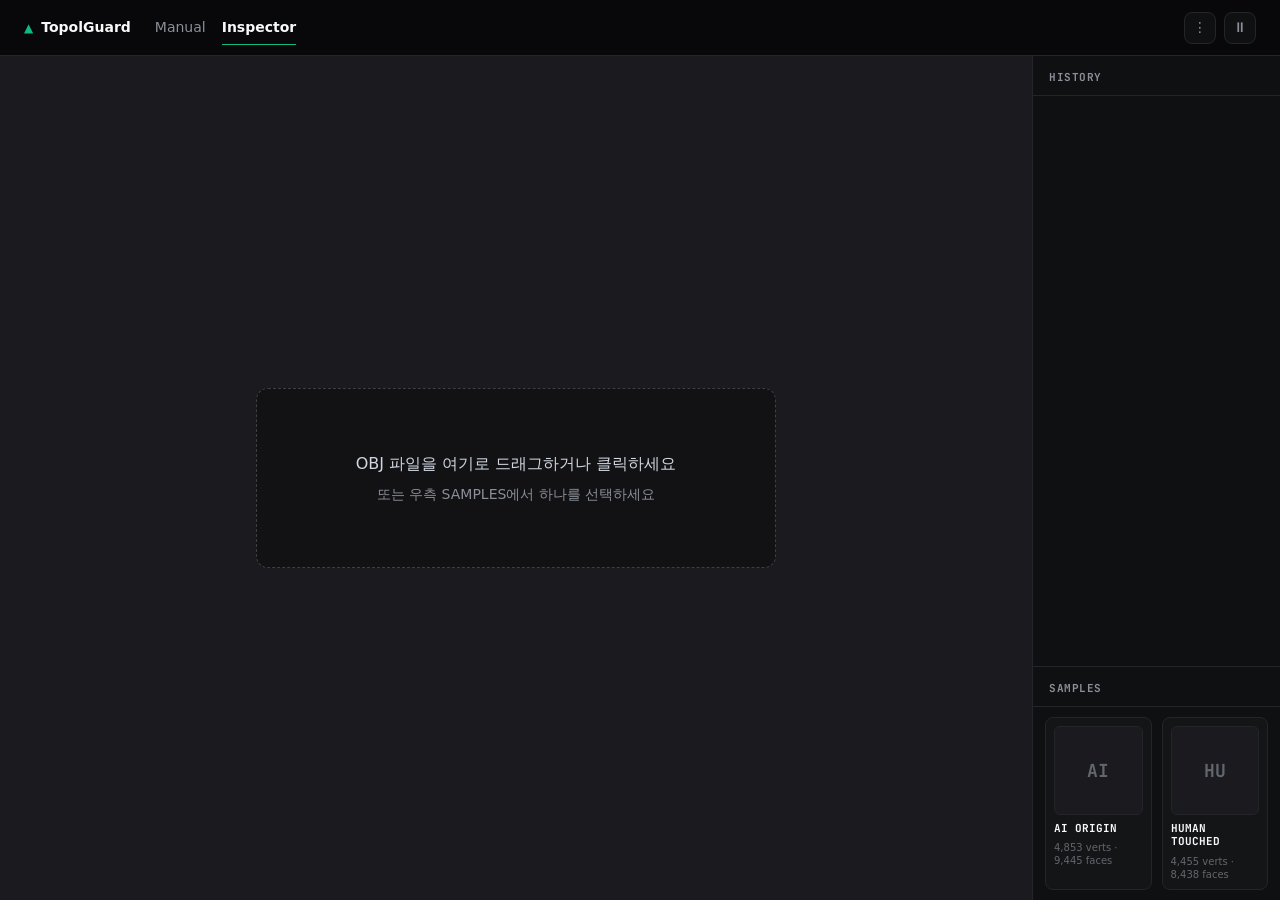
==== commit 4505fa4e: "fix: include inspector polish merge leftovers" ====
--- a/app.html
+++ b/app.html
@@ -5,13 +5,6 @@
   <meta name="viewport" content="width=device-width, initial-scale=1.0">
   <title>Inspector — TopolGuard</title>
   <meta name="description" content="Upload a .obj file and audit its topology — non-manifold edges, skinny triangles, n-gons, flipped normals. Runs entirely in your browser.">
-  <script>
-    (function() {
-      var t = localStorage.getItem('tg_theme');
-      if (t) document.documentElement.setAttribute('data-theme', t);
-    })();
-  </script>
-
   <link rel="stylesheet" href="css/tokens.css">
   <link rel="stylesheet" href="css/base.css">
   <link rel="stylesheet" href="css/app.css">
@@ -22,11 +15,10 @@
 
 <!-- UNIFIED TOPNAV (Inspector variant) -->
 <nav class="tg-topnav">
-  <button class="brand" onclick="location.href='index.html'">TOPOL<span>GUARD</span></button>
+  <a href="index.html" class="brand"><span class="brand-mark">▲</span><span class="brand-text">TopolGuard</span></a>
   <div class="links">
-    <a href="index.html">HOME</a>
-    <a href="manual.html">MANUAL</a>
-    <a href="app.html" class="active">INSPECTOR</a>
+    <a href="manual.html">Manual</a>
+    <a href="app.html" class="active">Inspector</a>
   </div>
 
   <div class="inspector-ctrl">
@@ -46,48 +38,65 @@
         </div>
       </div>
     </div>
-    <button id="anim-icon-btn" class="icon-btn" onclick="toggleAnimSetting()" title="ANIMATION">▶</button>
-    <button id="theme-toggle" class="icon-btn" onclick="toggleTheme()" title="DARK MODE">◐</button>
+    <button id="anim-icon-btn" class="icon-btn" onclick="toggleAnimSetting()" title="로딩 애니메이션 켜짐 — 누르면 끔" aria-pressed="true">⏸</button>
   </div>
 </nav>
 
 <div id="app-body">
 
-<!-- SIDE PANEL — HISTORY + SAMPLES -->
-<div id="side-panel" class="side-panel collapsed">
-  <div class="side-panel-tab" id="side-panel-tab">
-    <span class="tab-label tab-label-text">HISTORY</span>
-    <span class="tab-label tab-label-icon">☰</span>
-  </div>
-
-  <div class="side-panel-body">
-    <div class="side-panel-section history-section">
-      <div class="section-header">
-        <span class="section-title">HISTORY</span>
-      </div>
-      <div class="section-content">
-        <ul id="history-list">
-          <li id="history-empty" style="font-size:11px; color:var(--dim); padding:4px 10px 6px; font-family:var(--mono); list-style:none;">아직 로드된 파일이 없어요</li>
-        </ul>
-      </div>
-    </div>
-
-    <div class="side-panel-section samples-section">
-      <div class="section-header">
-        <span class="section-title">SAMPLES</span>
-      </div>
-      <div class="section-content">
-        <button class="sample-btn" id="sample-ai-btn" data-file="Humanoid_AI.obj">AI ORIGIN</button>
-        <button class="sample-btn" id="sample-human-btn" data-file="Humanoid_Human_Modified.obj">HUMAN TOUCHED</button>
-      </div>
-    </div>
-  </div>
-
-  <div class="side-panel-resize-handle"></div>
-</div>
-
-<div id="history-preview" class="history-preview hidden">
-  <img id="history-preview-img" src="" alt="preview">
+<div id="sidebar" class="results-sidebar">
+  <div id="sidebar-body">
+
+    <!-- MODELING SCORE -->
+    <div id="health-card" class="health-card-hero">
+      <div class="health-label">MESH SCORE</div>
+      <div class="health-score-row">
+        <div id="health-score-val" style="color:var(--dim);">—</div>
+        <div class="health-score-meta">
+          <div id="health-grade" style="color:var(--dim);">N/A</div>
+        </div>
+      </div>
+      <div id="health-desc">파일을 업로드하면 품질 점수를 계산해요</div>
+      <div id="health-bar-wrap"><div id="health-bar-fill" style="width:0%;background:var(--dim);"></div></div>
+    </div>
+
+    <!-- MESH INFO -->
+    <div class="stat-grid stat-grid-stack">
+      <div class="stat-card-mesh-row">
+        <div class="stat-cell"><div class="stat-label">VERTICES</div><div class="stat-value" id="v-count">—</div></div>
+        <div class="stat-cell"><div class="stat-label">FACES</div><div class="stat-value" id="f-count">—</div></div>
+      </div>
+    </div>
+    <!-- DOM compatibility placeholders -->
+    <div style="display:none;">
+      <span id="e-count"></span>
+      <span id="euler"></span>
+      <span id="bbox"></span>
+    </div>
+
+    <!-- TOPOLOGY ISSUES -->
+    <div id="issue-list">
+      <div id="issue-cards-container">
+        <div class="issue-empty-state">
+          <div class="issue-empty-glyph">⬡</div>
+          <div>.obj 파일을 올려주세요</div>
+        </div>
+      </div>
+    </div>
+
+    <!-- OVERLAY COLORS -->
+    <div class="section-title">OVERLAY COLORS</div>
+    <div id="overlay-colors-panel" style="margin-bottom:6px;">
+      <button onclick="resetColors()" class="reset-colors-btn">↺ RESET</button>
+    </div>
+
+  </div><!-- /sidebar-body -->
+  <div id="sidebar-footer">
+    <div id="progress-wrap">
+      <div id="progress-bar"><div id="progress-fill"></div></div>
+      <div id="progress-label">분석 중이에요...</div>
+    </div>
+  </div>
 </div>
 
 <div id="viewport">
@@ -115,32 +124,12 @@
   <!-- SKIP ANIMATION 버튼 -->
   <button id="skip-btn" onclick="skipAnimation()">⏭ SKIP</button>
 
-  <!-- QUICK START 오버레이 (파일 없을 때) -->
+  <!-- LOAD-FIRST DROPZONE -->
   <div id="quick-start" class="visible">
-    <div class="qs-title">QUICK START — AI 모델 비교하기</div>
-    <div class="qs-grid qs-grid-2">
-      <button class="qs-btn qs-ai" onclick="loadSample('samples/Humanoid_AI.obj','Humanoid AI Origin','⚠')">
-        <span class="qs-btn-icon">⚠</span>
-        <span class="qs-btn-name">AI ORIGIN</span>
-        <span class="qs-btn-desc">
-          <span>Tripo AI · Humanoid 순정 출력</span><br>
-          <span class="qs-btn-meta">4,853 verts · 9,445 faces · 72 B</span>
-        </span>
-      </button>
-      <button class="qs-btn qs-human" onclick="loadSample('samples/Humanoid_Human_Modified.obj','Humanoid Human Touched','✓')">
-        <span class="qs-btn-icon">✓</span>
-        <span class="qs-btn-name">HUMAN TOUCHED</span>
-        <span class="qs-btn-desc">
-          <span>Human retopology · Humanoid revised</span><br>
-          <span class="qs-btn-meta">4,455 verts · 8,438 faces · 94 A</span>
-        </span>
-      </button>
-    </div>
-    <div class="qs-or">— OR —</div>
-    <div class="qs-upload-hint">
-      <label for="file-upload"><span>UPLOAD FILE</span></label>
-      <span>또는 여기에 드래그하세요</span>
-    </div>
+    <label class="viewport-dropzone" for="file-upload">
+      <span class="dropzone-title">OBJ 파일을 여기로 드래그하거나 클릭하세요</span>
+      <span class="dropzone-subtitle">또는 우측 SAMPLES에서 하나를 선택하세요</span>
+    </label>
   </div>
 
   <!-- DROP HOVER 오버레이 -->
@@ -152,63 +141,52 @@
   <div id="hud">
     <div>스크롤 — 확대</div><div>드래그 — 회전</div><div>우클릭 — 이동</div>
   </div>
-</div>
-
-<div id="sidebar">
-  <div id="sidebar-body">
-
-    <!-- MODELING SCORE -->
-    <div id="health-card" class="health-card-hero">
-      <div class="health-label">MESH SCORE</div>
-      <div class="health-score-row">
-        <div id="health-score-val" style="color:var(--dim);">—</div>
-        <div class="health-score-meta">
-          <div id="health-grade" style="color:var(--dim);">N/A</div>
-        </div>
-      </div>
-      <div id="health-desc">파일을 업로드하면 품질 점수를 계산해요</div>
-      <div id="health-bar-wrap"><div id="health-bar-fill" style="width:0%;background:var(--dim);"></div></div>
-    </div>
-
-    <!-- MESH INFO -->
-    <div class="stat-grid stat-grid-stack">
-      <div class="stat-card-mesh-row">
-        <div class="stat-cell"><div class="stat-label">VERTICES</div><div class="stat-value" id="v-count">—</div></div>
-        <div class="stat-cell"><div class="stat-label">FACES</div><div class="stat-value" id="f-count">—</div></div>
-      </div>
-    </div>
-    <!-- DOM 호환용 hidden placeholders (JS가 참조할 수 있음, 표시는 안 함) -->
-    <div style="display:none;">
-      <span id="e-count"></span>
-      <span id="euler"></span>
-      <span id="bbox"></span>
-    </div>
-
-    <!-- TOPOLOGY ISSUES -->
-    <div id="issue-list">
-      <div id="issue-cards-container">
-        <div style="font-size:12px; color:var(--dim); text-align:center; padding:20px 0;">
-          <div style="font-size:28px; opacity:0.15; margin-bottom:8px;">⬡</div>
-          <div style="font-family:var(--mono); font-size:11px;">.obj 파일을 올려주세요</div>
-        </div>
-      </div>
-    </div>
-
-    <!-- COLOR THEME -->
-    <div class="section-title">COLOR THEME</div>
-    <div id="color-theme-panel" style="margin-bottom:6px;">
-      <button onclick="resetColors()" style="width:100%; padding:6px 0; background:var(--panel2); border:1px solid var(--border2); border-radius:2px; color:var(--dim); font-family:var(--mono); font-size:10px; font-weight:700; cursor:pointer; letter-spacing:0.5px; transition:color 0.15s;" onmouseover="this.style.color='var(--text)'" onmouseout="this.style.color='var(--dim)'">↺ RESET</button>
-    </div>
-
-  </div><!-- /sidebar-body -->
-  <div id="sidebar-footer">
-    <div id="progress-wrap">
-      <div id="progress-bar"><div id="progress-fill"></div></div>
-      <div id="progress-label">분석 중이에요...</div>
-    </div>
-    <label id="upload-btn" for="file-upload">▲ UPLOAD .OBJ</label>
-    <input type="file" id="file-upload" accept=".obj" style="display:none;">
-  </div>
+  <label id="upload-btn" for="file-upload">▲ UPLOAD .OBJ</label>
+  <input type="file" id="file-upload" accept=".obj" style="display:none;">
+</div>
+
+<!-- RIGHT GALLERY — HISTORY + SAMPLES -->
+<div id="side-panel" class="side-panel gallery-sidebar expanded">
+  <div class="side-panel-body">
+    <div class="side-panel-section history-section">
+      <div class="section-header">
+        <span class="section-title">HISTORY</span>
+      </div>
+      <div class="section-content">
+        <ul id="history-list">
+          <li id="history-empty" aria-hidden="true"></li>
+        </ul>
+      </div>
+    </div>
+
+    <div class="side-panel-section samples-section">
+      <div class="section-header">
+        <span class="section-title">SAMPLES</span>
+      </div>
+      <div class="section-content">
+        <button class="sample-btn sample-entry" id="sample-ai-btn" data-file="Humanoid_AI.obj">
+          <span class="sample-thumb">
+            <img src="assets/samples/ai-origin.png" alt="" loading="lazy" onerror="this.style.display='none'">
+            <span class="sample-thumb-fallback">AI</span>
+          </span>
+          <span class="sample-name">AI ORIGIN</span>
+          <span class="sample-meta">4,853 verts · 9,445 faces</span>
+        </button>
+        <button class="sample-btn sample-entry" id="sample-human-btn" data-file="Humanoid_Human_Modified.obj">
+          <span class="sample-thumb">
+            <img src="assets/samples/human-touched.png" alt="" loading="lazy" onerror="this.style.display='none'">
+            <span class="sample-thumb-fallback">HU</span>
+          </span>
+          <span class="sample-name">HUMAN TOUCHED</span>
+          <span class="sample-meta">4,455 verts · 8,438 faces</span>
+        </button>
+      </div>
+    </div>
+  </div>
+</div>
+
+<div id="history-preview" class="history-preview hidden">
+  <img id="history-preview-img" src="" alt="preview">
 </div>
 
 </div>
--- a/css/tokens.css
+++ b/css/tokens.css
@@ -1,89 +1,137 @@
-/* ════════════════════════════════════════════════════════
-   TopolGuard — DESIGN TOKENS
-   3페이지(Landing / Manual / App) 전체 공통 변수
-   ════════════════════════════════════════════════════════ */
+/* --------------------------------------------------------
+   TopolGuard - DESIGN TOKENS v2 (Linear-aligned)
+   Shared variables for Landing / Manual / App
+   -------------------------------------------------------- */
 
 :root {
-  /* Dark mode (default) */
-  --topnav-h: 64px;
+  /* Surface ladder */
+  --canvas:        #08080A;
+  --surface-1:     #0F1011;
+  --surface-2:     #141516;
+  --surface-3:     #18191A;
+  --surface-4:     #191A1B;
 
-  --bg:      #0d0d11;
-  --bg-app:  #1a1a1f;  /* 뷰포트 3D 배경 — js/app.js scene.background 참조 (PART UI-2) */
-  --panel:   #22222a;
-  --panel2:  #171720;
-  --header:  #2a2a35;
-  --border:  #141418;
-  --border2: #32323f;
+  /* Hairlines */
+  --hairline:           #23252A;
+  --hairline-strong:    #34343A;
+  --hairline-tertiary:  #3E3E44;
 
-  --text:    #e0e0ec;
-  --dim:     #7a7a90;
-  --faint:   #4a4a5c;
+  /* Text */
+  --ink:           #F7F8F8;
+  --ink-muted:     #D0D6E0;
+  --ink-subtle:    #8A8F98;
+  --ink-tertiary:  #62666D;
 
-  --accent:  #10b981;
-  --accent2: #3eb389;
-  --error:   #cf4b4b;
-  --warn:    #d9a336;
-  --ok:      #62a353;
-  --blue:    #4a9fd4;
-  /* PART R-3: Issue severity colors (인계 문서 v2 정책) */
-  --severity-critical: #cf4b4b;
-  --severity-error:    #e87d3e;
-  --severity-warning:  #d9a336;
-  --severity-info:     #4a9fd4;
-  /* PART R-3-A+B: Issue color tokens (severity family + per-issue tone) */
-  --issue-non-manifold: #cf4b4b;
-  --issue-degenerate:   #e85b7a;
-  --issue-boundary:     #e87d3e;
-  --issue-flipped:      #d65a2e;
-  --issue-ngon:         #d9a336;
-  --issue-skinny:       #c89020;
-  --issue-duplicate:    #a78bfa;
-  --issue-isolated:     #c4b5fd;
+  /* Landing text hierarchy */
+  --text-primary:   #FAFAFA;
+  --text-secondary: #A8ADB5;
+  --text-muted:     #737780;
 
-  /* 랜딩 와이어프레임 톤 */
-  --wire:    #3eb389;
-  --wire-dim:#1f5a48;
+  /* Single chromatic accent */
+  --accent:        #10B981;
+  --accent-hover:  #34D399;
+  --accent-focus:  #0EA674;
+  --on-accent:     #FFFFFF;
+
+  /* Semantic */
+  --success:       #27A644;
+  --overlay:       rgba(0, 0, 0, 0.6);
+
+  /* Issue colors: product UI only */
+  --severity-critical:  #CF4B4B;
+  --severity-error:     #E87D3E;
+  --severity-warning:   #D9A336;
+  --severity-info:      #4A9FD4;
+
+  --issue-non-manifold: #CF4B4B;
+  --issue-degenerate:   #E85B7A;
+  --issue-boundary:     #E87D3E;
+  --issue-flipped:      #D65A2E;
+  --issue-ngon:         #D9A336;
+  --issue-skinny:       #C89020;
+  --issue-duplicate:    #A78BFA;
+  --issue-isolated:     #C4B5FD;
+
+  /* App viewport */
+  --bg-app:        #1A1A1F;
+
+  /* Landing wire tones */
+  --wire:          #3EB389;
+  --wire-dim:      #1F5A48;
 
   /* Typography */
-  --mono: 'JetBrains Mono', 'Consolas', 'Courier New', monospace;
-  --sans: 'Pretendard Variable', 'Pretendard', 'IBM Plex Sans', -apple-system, BlinkMacSystemFont, 'Segoe UI', system-ui, sans-serif;
-  --display: 'VT323', 'JetBrains Mono', monospace;
+  --font-display:  'Pretendard Variable', 'Pretendard', 'SF Pro Display', -apple-system, BlinkMacSystemFont, system-ui, sans-serif;
+  --font-text:     'Pretendard Variable', 'Pretendard', 'SF Pro Text', -apple-system, BlinkMacSystemFont, system-ui, sans-serif;
+  --font-mono:     'JetBrains Mono', 'SF Mono', Menlo, Consolas, monospace;
+
+  --text-display-xl:  80px;
+  --text-display-lg:  56px;
+  --text-display-md:  40px;
+  --text-headline:    28px;
+  --text-card-title:  22px;
+  --text-subhead:     20px;
+  --text-body-lg:     18px;
+  --text-body:        16px;
+  --text-body-sm:     14px;
+  --text-caption:     12px;
+  --text-button:      14px;
+  --text-eyebrow:     13px;
+  --text-mono:        13px;
+
+  --tracking-display-xl:  -3.0px;
+  --tracking-display-lg:  -1.8px;
+  --tracking-display-md:  -1.0px;
+  --tracking-headline:    -0.6px;
+  --tracking-card-title:  -0.4px;
+  --tracking-subhead:     -0.2px;
+  --tracking-body-lg:     -0.1px;
+  --tracking-body:        -0.05px;
+  --tracking-eyebrow:     0.4px;
+
+  /* Rounded */
+  --radius-xs:    4px;
+  --radius-sm:    6px;
+  --radius-md:    8px;
+  --radius-lg:    12px;
+  --radius-xl:    16px;
+  --radius-xxl:   24px;
+  --radius-pill:  9999px;
+  --radius-full:  9999px;
+
+  /* Spacing */
+  --space-xxs:     4px;
+  --space-xs:      8px;
+  --space-sm:      12px;
+  --space-md:      16px;
+  --space-lg:      24px;
+  --space-xl:      32px;
+  --space-xxl:     48px;
+  --space-section: 96px;
+
+  /* Layout */
+  --container-max: 1280px;
+  --topnav-h:      56px;
 
   /* Motion */
-  --ease: cubic-bezier(0.22, 0.61, 0.36, 1);
+  --ease:     cubic-bezier(0.22, 0.61, 0.36, 1);
   --ease-out: cubic-bezier(0.16, 1, 0.3, 1);
+
+  /* Legacy aliases */
+  --bg:        var(--canvas);
+  --panel:     var(--surface-1);
+  --panel2:    var(--surface-2);
+  --header:    var(--surface-3);
+  --border:    var(--canvas);
+  --border2:   var(--hairline);
+  --text:      var(--ink);
+  --dim:       var(--ink-subtle);
+  --faint:     var(--ink-tertiary);
+  --accent2:   var(--accent-hover);
+  --error:     var(--severity-critical);
+  --warn:      var(--severity-warning);
+  --ok:        var(--success);
+  --blue:      var(--severity-info);
+  --mono:      var(--font-mono);
+  --sans:      var(--font-text);
+  --display:   var(--font-display);
 }
-
-:root[data-theme="light"],
-body.light {
-  --bg:      #f0f0f4;
-  --bg-app:  #f0f0f4;  /* 뷰포트 3D 배경 라이트 모드 (PART UI-2) */
-  --panel:   #ffffff;
-  --panel2:  #f5f5fa;
-  --header:  #e8e8f0;
-  --border:  #d0d0dd;
-  --border2: #b8b8cc;
-  --text:    #1a1a2e;
-  --dim:     #606080;
-  --faint:   #9090a8;
-  --accent:  #10b981;
-  --accent2: #3eb389;
-  --error:   #c03030;
-  --warn:    #b07000;
-  --ok:      #3a7a30;
-  --blue:    #2a7ab0;
-  --severity-critical: #c03030;
-  --severity-error:    #b85e28;
-  --severity-warning:  #b07000;
-  --severity-info:     #2a7ab0;
-  --issue-non-manifold: #b03838;
-  --issue-degenerate:   #c84668;
-  --issue-boundary:     #b85e28;
-  --issue-flipped:      #a84418;
-  --issue-ngon:         #b07000;
-  --issue-skinny:       #9a6e00;
-  --issue-duplicate:    #7c3aed;
-  --issue-isolated:     #9061f9;
-  --wire:    #3eb389;
-  --wire-dim:#1f5a48;
-}
--- a/css/base.css
+++ b/css/base.css
@@ -1,132 +1,223 @@
-/* ════════════════════════════════════════════════════════
-   TopolGuard — BASE & SHARED
-   ════════════════════════════════════════════════════════ */
-
-@import url('https://fonts.googleapis.com/css2?family=JetBrains+Mono:wght@400;500;600;700&family=IBM+Plex+Sans:wght@400;500;600;700&family=VT323&display=swap');
+@import url('https://cdn.jsdelivr.net/gh/orioncactus/pretendard@v1.3.9/dist/web/variable/pretendardvariable.css');
+@import url('https://fonts.googleapis.com/css2?family=JetBrains+Mono:wght@400;500;600;700&display=swap');
 
 *, *::before, *::after { box-sizing: border-box; }
 
-html, body {
+html {
   margin: 0;
   padding: 0;
-  background: var(--bg);
-  color: var(--text);
-  font-family: var(--sans);
+  background: var(--canvas);
+  scroll-behavior: smooth;
+}
+
+body {
+  margin: 0;
+  padding: 0;
+  background: var(--canvas);
+  color: var(--ink);
+  font-family: var(--font-text);
+  font-size: var(--text-body);
+  line-height: 1.5;
+  letter-spacing: var(--tracking-body);
   -webkit-font-smoothing: antialiased;
+  -moz-osx-font-smoothing: grayscale;
   text-rendering: optimizeLegibility;
-  transition: background 0.3s var(--ease), color 0.3s var(--ease);
-}
-
-a { color: inherit; text-decoration: none; }
-button { font-family: inherit; cursor: pointer; }
-
-/* ── 공통 상단 바 ── */
-/* ── 공통 상단 바 (모든 페이지) ── */
+}
+
+body.has-topnav { padding-top: var(--topnav-h); }
+body.has-topnav[data-page="landing"] { padding-top: 0; }
+body[data-page="app"] { padding-top: 0; }
+
+a {
+  color: inherit;
+  text-decoration: none;
+}
+
+button,
+input,
+select,
+textarea {
+  font: inherit;
+}
+
+button {
+  cursor: pointer;
+}
+
+img,
+svg,
+canvas {
+  max-width: 100%;
+}
+
+.tg-topnav,
+.top-nav {
+  position: sticky;
+  top: 0;
+  z-index: 100;
+  height: var(--topnav-h);
+  display: flex;
+  align-items: center;
+  gap: var(--space-lg);
+  padding: 0 var(--space-lg);
+  background: color-mix(in srgb, var(--canvas) 92%, transparent);
+  border-bottom: 1px solid var(--hairline);
+  color: var(--ink-subtle);
+  backdrop-filter: blur(16px);
+}
+
 .tg-topnav {
   position: fixed;
-  top: 0; left: 0; right: 0;
-  height: var(--topnav-h);
-  background: var(--bg);
-  border-bottom: 1px solid var(--border2);
+  left: 0;
+  right: 0;
+}
+
+body[data-page="app"] .tg-topnav {
+  position: static;
+  flex-shrink: 0;
+}
+
+.tg-topnav .brand,
+.top-nav .nav-brand {
+  display: inline-flex;
+  align-items: center;
+  gap: var(--space-xs);
+  border: 0;
+  background: transparent;
+  color: var(--ink);
+  font-family: var(--font-text);
+  font-size: var(--text-body-sm);
+  font-weight: 600;
+  letter-spacing: 0;
+  padding: 0;
+}
+
+.tg-topnav .brand .brand-mark,
+.top-nav .brand-mark,
+.brand-mark {
+  color: var(--accent);
+}
+
+.tg-topnav .brand .brand-text,
+.top-nav .brand-text {
+  color: var(--ink);
+}
+
+.brand-mark {
+  font-size: 12px;
+  line-height: 1;
+}
+
+.tg-topnav .links,
+.top-nav .nav-links {
   display: flex;
   align-items: center;
-  padding: 0 16px;
-  font-family: var(--mono);
-  font-size: 16px;
-  letter-spacing: 0.05em;
-  color: var(--dim);
-  z-index: 100;
-  transition: background 0.25s var(--ease), border-color 0.25s var(--ease);
-}
-
-.tg-topnav .brand {
-  color: var(--text);
-  font-weight: 700;
-  font-size: 16px;
-  letter-spacing: 1px;
-  margin-right: 28px;
-  text-transform: uppercase;
-  cursor: pointer;
-  background: none;
-  border: none;
-  padding: 0;
-  font-family: var(--mono);
-}
-.tg-topnav .brand span { color: var(--accent); }
-.tg-topnav .brand:hover { opacity: 0.85; }
-
-.tg-topnav .links {
-  display: flex;
-  gap: 22px;
-}
-.tg-topnav .links a {
-  color: var(--dim);
-  font-size: 12px;
-  font-weight: 600;
-  letter-spacing: 1px;
-  transition: color 0.15s var(--ease);
+  gap: var(--space-md);
+}
+
+.tg-topnav .links a,
+.top-nav .nav-links a {
+  color: var(--ink-subtle);
+  font-size: var(--text-body-sm);
+  font-weight: 500;
   padding: 6px 0;
   border-bottom: 1px solid transparent;
-}
-.tg-topnav .links a:hover { color: var(--text); }
-.tg-topnav .links a.active {
-  color: var(--text);
+  transition: color 0.15s var(--ease), border-color 0.15s var(--ease);
+}
+
+.tg-topnav .links a:hover,
+.top-nav .nav-links a:hover,
+.tg-topnav .links a.active,
+.top-nav .nav-links a.active {
+  color: var(--ink);
   border-bottom-color: var(--accent);
-}
-
-.tg-topnav .center {
-  display: flex;
-  align-items: center;
-  justify-content: center;   /* ← 추가 */
-  flex: 1;
-  margin-left: 0;             /* ← 32px → 0 */
-}
-
-.tg-topnav .sys {
+  font-weight: 600;
+}
+
+.tg-topnav .sys,
+.top-nav .nav-actions {
   margin-left: auto;
   display: flex;
   align-items: center;
-  gap: 10px;
-  color: var(--dim);
-  font-size: 16px;
-  letter-spacing: 0.5px;
-}
+  gap: var(--space-sm);
+}
+
+.tg-topnav .sys {
+  color: var(--ink-tertiary);
+  font-size: var(--text-caption);
+}
+
 .tg-topnav .sys .dot {
-  width: 6px; height: 6px;
-  border-radius: 50%;
-  background: var(--ok);
-  box-shadow: 0 0 8px var(--ok);
-  animation: tg-pulse 2s infinite;
-}
-@keyframes tg-pulse {
-  0%, 100% { opacity: 1; }
-  50% { opacity: 0.4; }
-}
-
-.tg-topnav .theme-btn {
-  background: none;
-  border: 1px solid var(--border2);
-  color: var(--dim);
-  width: 26px; height: 26px;
-  border-radius: 3px;
-  font-size: 16px;
-  margin-left: 12px;
-  padding: 0;
+  width: 7px;
+  height: 7px;
+  border-radius: var(--radius-full);
+  background: var(--success);
+}
+
+.tg-topnav .icon-btn {
+  width: 32px;
+  height: 32px;
   display: inline-flex;
   align-items: center;
   justify-content: center;
-  transition: all 0.15s var(--ease);
-  cursor: pointer;
-}
-.tg-topnav .theme-btn:hover {
-  color: var(--text);
-  border-color: var(--accent);
-}
-
-body.has-topnav { padding-top: var(--topnav-h); }
-
-/* 인스펙터에서는 has-topnav 대신 app-topbar가 자체적으로 위치 — padding 불필요 */
-body[data-page="app"] { padding-top: 0; }
-
-/* Inspector 페이지 한국어 최적화 */
-body[data-page="app"] { letter-spacing: -0.01em; }
+  border: 1px solid var(--hairline);
+  border-radius: var(--radius-md);
+  background: var(--surface-1);
+  color: var(--ink-subtle);
+  transition: background 0.15s var(--ease), border-color 0.15s var(--ease), color 0.15s var(--ease);
+}
+
+.tg-topnav .icon-btn:hover {
+  background: var(--surface-2);
+  border-color: var(--hairline-strong);
+  color: var(--ink);
+}
+
+.btn-primary,
+.btn-secondary {
+  display: inline-flex;
+  align-items: center;
+  justify-content: center;
+  gap: var(--space-xs);
+  min-height: 36px;
+  padding: 8px 14px;
+  border-radius: var(--radius-md);
+  font-family: var(--font-text);
+  font-size: var(--text-button);
+  font-weight: 500;
+  line-height: 1;
+  text-decoration: none;
+  transition: background 0.15s var(--ease), border-color 0.15s var(--ease), color 0.15s var(--ease), transform 0.15s var(--ease);
+}
+
+.btn-primary {
+  border: 0;
+  background: var(--accent);
+  color: var(--on-accent);
+}
+
+.btn-primary:hover {
+  background: var(--accent-hover);
+}
+
+.btn-primary:active {
+  background: var(--accent-focus);
+  transform: translateY(1px);
+}
+
+.btn-secondary {
+  border: 1px solid var(--hairline);
+  background: var(--surface-1);
+  color: var(--ink);
+}
+
+.btn-secondary:hover {
+  background: var(--surface-2);
+  border-color: var(--hairline-strong);
+}
+
+.btn-lg {
+  min-height: 42px;
+  padding: 10px 18px;
+  font-size: var(--text-body-sm);
+}
--- a/css/app.css
+++ b/css/app.css
@@ -31,23 +31,6 @@
 .tg-topnav, .tg-topnav .inspector-ctrl .icon-btn, .tg-topnav .menu-dropdown {
   transition: background 0.25s, color 0.25s, border-color 0.25s;
 }
-
-/* ── THEME TOGGLE 버튼 (앱 사이드바 안) ── */
-.header-icon-btn {
-  width: 32px; height: 32px;
-  background: var(--panel2);
-  border: 1px solid var(--border2);
-  border-radius: 50%;
-  cursor: pointer;
-  font-family: var(--mono);
-  font-size: 14px;
-  color: var(--dim);
-  display: flex; align-items: center; justify-content: center;
-  transition: all 0.15s;
-  flex-shrink: 0;
-}
-.header-icon-btn:hover { border-color: var(--accent); color: var(--text); }
-.header-icon-btn.active { color: var(--accent); border-color: var(--accent); }
 
   /* ── SIDEBAR ── */
   #sidebar { width: 310px; min-width: 310px; background: var(--bg); /* #22222a → #171720, index/manual 톤 통일 (PART UI-2) */ border-left: 1px solid var(--border); display: flex; flex-direction: column; overflow: hidden; z-index: 10; line-height: 1.6; }
@@ -199,21 +182,6 @@
     font-size: 12px;
     font-weight: 700;
   }
-  .issue-chevron { font-size: 10px; color: var(--dim); transition: transform 0.2s; }
-  .issue-card.expanded .issue-chevron { transform: rotate(90deg); }
-  .issue-card-body {
-    padding: 16px 14px 16px;
-    margin: 12px -14px -12px;
-    display: none;
-    border-top: 1px solid var(--border);
-  }
-  .issue-card.expanded .issue-card-body { display: block; }
-  .issue-desc {
-    font-size: 11px;
-    color: var(--dim);
-    line-height: 1.7;
-    margin: 0 0 12px;
-  }
   .issue-control {
     display: flex;
     align-items: center;
@@ -245,7 +213,6 @@
   }
   .focus-btn:hover { border-color: var(--accent); color: var(--accent); }
   .focus-btn:disabled { cursor: not-allowed; opacity: 0.4; }
-  .all-pass { text-align: center; padding: 20px 12px; color: var(--ok); font-family: var(--mono); font-size: 12px; font-weight: 600; background: rgba(98, 163, 83, 0.05); border: 1px solid rgba(98, 163, 83, 0.2); border-radius: 3px; }
 
   /* ── FOOTER ── */
   #sidebar-footer { padding: 10px 12px; flex-shrink: 0; border-top: 1px solid var(--border); }
@@ -378,7 +345,7 @@
   @keyframes toast-in  { from { opacity: 0; transform: translateY(-12px); } to { opacity: 1; transform: translateY(0); } }
   @keyframes toast-out { from { opacity: 1; } to { opacity: 0; transform: translateY(-12px); } }
 
-  /* ── COLOR THEME ── */
+  /* ── OVERLAY COLORS ── */
   .color-swatch-wrap { position:relative; width:22px; height:22px; flex-shrink:0; }
   .color-swatch { width:22px; height:22px; border-radius:2px; border:1px solid rgba(255,255,255,0.15); cursor:pointer; transition:transform 0.1s, box-shadow 0.1s; display:block; }
   .color-swatch:hover { transform:scale(1.12); box-shadow:0 0 6px 2px rgba(255,255,255,0.2); }
@@ -631,10 +598,6 @@
 .issue-card.issue-card-empty .issue-count {
   color: var(--dim);
 }
-.issue-card.issue-card-empty .issue-chevron {
-  display: none;
-}
-
 /* ════════════════════════════════════════════════════════
    PART R-3: Issue severity colors (glyph + count only)
    ════════════════════════════════════════════════════════ */
@@ -722,34 +685,40 @@
   position: static;
   flex-shrink: 0;
   height: var(--topnav-h);
-  padding: 0 16px;
+  padding: 0 var(--space-lg);
 }
 
 .tg-topnav .inspector-ctrl {
   display: flex;
   align-items: center;
-  gap: 4px;
+  gap: var(--space-xs);
   margin-left: auto;
 }
 
 .tg-topnav .inspector-ctrl .icon-btn {
-  width: 30px;
-  height: 30px;
+  width: 32px;
+  height: 32px;
   display: flex;
   align-items: center;
   justify-content: center;
-  background: transparent;
-  border: 1px solid transparent;
-  border-radius: 4px;
-  color: var(--dim);
-  font-size: 16px;
+  background: var(--surface-1);
+  border: 1px solid var(--hairline);
+  border-radius: var(--radius-md);
+  color: var(--ink-subtle);
+  font-size: 14px;
   cursor: pointer;
-  transition: color 0.15s, background 0.15s, border-color 0.15s;
+  transition: color 0.15s var(--ease), background 0.15s var(--ease), border-color 0.15s var(--ease);
 }
 .tg-topnav .inspector-ctrl .icon-btn:hover {
-  color: var(--text);
-  background: var(--panel2);
-  border-color: var(--border);
+  color: var(--ink);
+  background: var(--surface-2);
+  border-color: var(--hairline-strong);
+}
+
+.tg-topnav .inspector-ctrl .icon-btn.active {
+  color: var(--accent);
+  border-color: color-mix(in srgb, var(--accent) 55%, var(--hairline));
+  background: color-mix(in srgb, var(--accent) 10%, var(--surface-1));
 }
 
 .tg-topnav .menu-wrap {
@@ -895,3 +864,879 @@
 #viewport-controls .density-popover {
   transition: background 0.25s, color 0.25s, border-color 0.25s;
 }
+
+/* --------------------------------------------------------
+   Linear v2 polish layer
+   Product logic stays in JS modules; this layer only updates chrome.
+   -------------------------------------------------------- */
+
+body[data-page="app"] {
+  background: var(--canvas);
+  color: var(--ink);
+  font-family: var(--font-text);
+  font-size: var(--text-body-sm);
+  letter-spacing: var(--tracking-body);
+}
+
+body[data-page="app"] * {
+  letter-spacing: 0;
+}
+
+body[data-page="app"] .tg-topnav {
+  background: var(--canvas);
+  border-bottom: 1px solid var(--hairline);
+}
+
+#app-body {
+  background: var(--canvas);
+}
+
+#viewport {
+  background: var(--bg-app);
+}
+
+#sidebar {
+  background: var(--surface-1);
+  border-left: 1px solid var(--hairline);
+}
+
+#sidebar-body,
+#sidebar-footer {
+  background: var(--surface-1);
+}
+
+#sidebar-footer {
+  border-top: 1px solid var(--hairline);
+}
+
+.side-panel-tab,
+.side-panel-body {
+  background: var(--canvas);
+  border-color: var(--hairline);
+}
+
+.side-panel-tab:hover {
+  background: var(--surface-1);
+}
+
+.section-header,
+.samples-section,
+.history-item,
+.issue-control,
+.stat-card-mesh-row .stat-cell + .stat-cell {
+  border-color: var(--hairline);
+}
+
+.section-title,
+.section-header .section-title,
+.stat-label,
+.health-label,
+.issue-count,
+.control-label,
+.tab-label-text,
+.tab-label-icon {
+  font-family: var(--font-mono);
+}
+
+.health-card-hero,
+.stat-card,
+.stat-card-mesh-row,
+.issue-card,
+.issue-item,
+.sample-btn,
+.qs-btn,
+.focus-btn,
+#skip-btn,
+#hud,
+#viewport-controls .view-modes,
+#viewport-controls .density-popover,
+.menu-dropdown,
+.toast,
+.history-preview,
+.mini-toggle,
+.color-swatch {
+  border-radius: var(--radius-md);
+}
+
+.stat-card,
+.stat-card-mesh-row,
+.issue-card,
+.issue-item,
+.sample-btn,
+.qs-btn,
+.menu-dropdown,
+#viewport-controls .view-modes,
+#viewport-controls .density-popover {
+  background: var(--surface-2);
+  border-color: var(--hairline);
+}
+
+.issue-card:hover,
+.sample-btn:hover,
+.qs-btn:hover {
+  background: var(--surface-3);
+  border-color: var(--hairline-strong);
+}
+
+.health-card-hero {
+  background: var(--surface-2);
+  border: 1px solid var(--hairline);
+}
+
+.stat-card-mesh-row .stat-value,
+#health-score-val,
+.issue-label {
+  color: var(--ink);
+}
+
+.stat-label,
+#health-desc,
+.toast-msg,
+.sample-btn,
+.focus-btn,
+#hud {
+  color: var(--ink-subtle);
+}
+
+#upload-btn,
+.focus-btn:hover,
+#viewport-controls .view-modes button.active {
+  background: var(--accent);
+  border-color: var(--accent);
+  color: var(--on-accent);
+}
+
+#upload-btn {
+  border-radius: var(--radius-md);
+  font-family: var(--font-text);
+  font-weight: 600;
+}
+
+#progress-bar,
+#health-bar-wrap {
+  border-radius: var(--radius-pill);
+  background: var(--surface-3);
+}
+
+#progress-fill,
+#health-bar-fill {
+  border-radius: var(--radius-pill);
+}
+
+/* --------------------------------------------------------
+   App gaze guide + particle loading layout (2026-05-11)
+   Left = results, center = viewport, right = gallery.
+   -------------------------------------------------------- */
+
+body[data-page="app"] {
+  --sidebar-left-w: 320px;
+  --sidebar-right-w: 260px;
+}
+
+#app-body {
+  display: grid;
+  grid-template-columns: var(--sidebar-left-w) minmax(420px, 1fr) var(--sidebar-right-w);
+  flex: 1;
+  min-height: 0;
+  width: 100%;
+  overflow: hidden;
+  background: var(--canvas);
+}
+
+#sidebar.results-sidebar {
+  grid-column: 1;
+  width: var(--sidebar-left-w);
+  min-width: var(--sidebar-left-w);
+  max-width: var(--sidebar-left-w);
+  background: var(--surface-1);
+  border-left: 0;
+  border-right: 1px solid var(--hairline);
+  display: flex;
+  flex-direction: column;
+  overflow: hidden;
+  z-index: 10;
+}
+
+#sidebar.results-sidebar #sidebar-body {
+  padding: var(--space-md);
+}
+
+body:not(.has-model) #sidebar.results-sidebar #sidebar-body,
+body:not(.has-model) #sidebar.results-sidebar #sidebar-footer {
+  visibility: hidden;
+}
+
+body.is-loading #sidebar.results-sidebar #sidebar-footer {
+  visibility: visible;
+}
+
+body.has-load-error #sidebar.results-sidebar #sidebar-body,
+body.has-load-error #sidebar.results-sidebar #sidebar-footer {
+  visibility: visible;
+}
+
+#sidebar-footer {
+  padding: var(--space-md);
+}
+
+.reset-colors-btn {
+  width: 100%;
+  padding: 8px 0;
+  background: var(--surface-2);
+  border: 1px solid var(--hairline);
+  border-radius: var(--radius-sm);
+  color: var(--ink-subtle);
+  font-family: var(--font-mono);
+  font-size: 10px;
+  font-weight: 700;
+  cursor: pointer;
+  transition: color 0.15s var(--ease), background 0.15s var(--ease), border-color 0.15s var(--ease);
+}
+
+.reset-colors-btn:hover {
+  color: var(--ink);
+  background: var(--surface-3);
+  border-color: var(--hairline-strong);
+}
+
+.issue-empty-state {
+  font-size: 12px;
+  color: var(--ink-subtle);
+  text-align: center;
+  padding: 20px 0;
+  font-family: var(--font-mono);
+}
+
+.issue-empty-glyph {
+  font-size: 28px;
+  opacity: 0.15;
+  margin-bottom: 8px;
+}
+
+#viewport {
+  grid-column: 2;
+  min-width: 0;
+  background: var(--bg-app);
+}
+
+#viewport canvas {
+  position: absolute;
+  inset: 0;
+  z-index: 0;
+}
+
+#viewport-controls {
+  z-index: 22;
+}
+
+body:not(.has-model) #viewport-controls,
+body:not(.has-model) #hud,
+body:not(.has-model) #upload-btn {
+  display: none;
+}
+
+#quick-start {
+  inset: 0;
+  display: flex;
+  align-items: center;
+  justify-content: center;
+  pointer-events: auto;
+  z-index: 18;
+}
+
+#quick-start.hidden {
+  opacity: 0;
+  pointer-events: none;
+}
+
+body.has-model #quick-start {
+  opacity: 0;
+  pointer-events: none;
+}
+
+.viewport-dropzone {
+  width: min(520px, calc(100% - 64px));
+  min-height: 180px;
+  border: 1px dashed var(--hairline-tertiary);
+  border-radius: var(--radius-lg);
+  background: color-mix(in srgb, var(--surface-1) 62%, transparent);
+  color: var(--ink-muted);
+  display: flex;
+  flex-direction: column;
+  align-items: center;
+  justify-content: center;
+  gap: var(--space-xs);
+  text-align: center;
+  cursor: pointer;
+  transition: border-color 0.16s var(--ease), color 0.16s var(--ease), background 0.16s var(--ease);
+}
+
+.viewport-dropzone:hover,
+#viewport.drag-hover .viewport-dropzone {
+  border-style: solid;
+  border-color: var(--accent);
+  color: var(--accent);
+  background: color-mix(in srgb, var(--accent) 7%, transparent);
+}
+
+.dropzone-title {
+  font-family: var(--font-text);
+  font-size: var(--text-body);
+  font-weight: 500;
+}
+
+.dropzone-subtitle {
+  font-family: var(--font-text);
+  font-size: var(--text-body-sm);
+  color: var(--ink-subtle);
+}
+
+#drop-overlay {
+  z-index: 19;
+  background: rgba(8, 8, 10, 0.72);
+  display: none !important;
+}
+
+#viewport.drag-hover {
+  outline: 0;
+}
+
+#hud {
+  right: 16px;
+  bottom: 16px;
+}
+
+#upload-btn {
+  position: absolute;
+  right: 16px;
+  bottom: 94px;
+  z-index: 23;
+  width: auto;
+  min-width: 132px;
+  padding: 10px 14px;
+  box-shadow: 0 14px 32px rgba(0, 0, 0, 0.28);
+}
+
+.side-panel.gallery-sidebar {
+  position: static;
+  grid-column: 3;
+  width: var(--sidebar-right-w);
+  min-width: var(--sidebar-right-w);
+  max-width: var(--sidebar-right-w);
+  height: auto;
+  display: flex;
+  z-index: 10;
+  background: var(--surface-1);
+  border-left: 1px solid var(--hairline);
+  pointer-events: auto;
+}
+
+.side-panel.gallery-sidebar .side-panel-body {
+  width: 100%;
+  min-width: 0;
+  overflow: hidden;
+  background: var(--surface-1);
+  border-right: 0;
+  border-left: 0;
+  display: flex;
+  flex-direction: column;
+  transition: none;
+}
+
+.side-panel.gallery-sidebar .side-panel-tab,
+.side-panel.gallery-sidebar .side-panel-resize-handle {
+  display: none !important;
+}
+
+.side-panel.gallery-sidebar .history-section {
+  flex: 1 1 auto;
+  min-height: 0;
+}
+
+.side-panel.gallery-sidebar .samples-section {
+  flex: 0 0 auto;
+  border-top: 1px solid var(--hairline);
+}
+
+.side-panel.gallery-sidebar .section-header {
+  padding: 14px 16px 10px;
+}
+
+.side-panel.gallery-sidebar .section-content {
+  padding: 10px 12px;
+}
+
+.side-panel.gallery-sidebar #history-list,
+.side-panel.gallery-sidebar .samples-section .section-content {
+  display: grid;
+  grid-template-columns: repeat(2, minmax(0, 1fr));
+  gap: 12px;
+}
+
+#history-empty {
+  display: none !important;
+}
+
+.history-item {
+  display: flex;
+  flex-direction: column;
+  align-items: stretch;
+  border: 1px solid var(--hairline);
+  border-radius: var(--radius-md);
+  background: var(--surface-2);
+  padding: 8px;
+  gap: 7px;
+  min-width: 0;
+  transition: transform 0.15s var(--ease), border-color 0.15s var(--ease), background 0.15s var(--ease), box-shadow 0.15s var(--ease);
+}
+
+.history-item:hover {
+  transform: translateY(-1px);
+  background: var(--surface-3);
+  border-color: var(--accent);
+}
+
+.history-thumb {
+  width: 100%;
+  aspect-ratio: 1;
+  height: auto;
+  border-radius: var(--radius-sm);
+  overflow: hidden;
+  background: var(--bg-app);
+  border: 1px solid var(--hairline);
+  flex-shrink: 0;
+}
+
+.history-thumb img {
+  width: 100%;
+  height: 100%;
+  object-fit: cover;
+  display: block;
+}
+
+.history-name {
+  font-family: var(--font-mono);
+  font-size: 11px;
+  color: var(--ink);
+  line-height: 1.25;
+  min-height: 2.5em;
+  overflow: hidden;
+  display: -webkit-box;
+  -webkit-line-clamp: 2;
+  -webkit-box-orient: vertical;
+}
+
+.history-meta {
+  display: flex;
+  gap: 6px;
+  flex-wrap: wrap;
+  font-family: var(--font-text);
+  font-size: 10px;
+  color: var(--ink-tertiary);
+}
+
+.sample-btn.sample-entry {
+  max-width: none;
+  margin: 0;
+  padding: 8px;
+  display: flex;
+  flex-direction: column;
+  gap: 7px;
+  border-radius: var(--radius-md);
+  background: var(--surface-2);
+  border: 1px solid var(--hairline);
+  min-width: 0;
+  transition: transform 0.15s var(--ease), border-color 0.15s var(--ease), background 0.15s var(--ease), box-shadow 0.15s var(--ease);
+}
+
+.sample-btn.sample-entry:hover {
+  transform: translateY(-1px);
+  border-color: var(--accent);
+}
+
+.sample-btn .sample-name {
+  font-family: var(--font-mono);
+  font-size: 11px;
+  color: var(--ink);
+  line-height: 1.25;
+}
+
+.sample-btn .sample-meta {
+  font-family: var(--font-text);
+  font-size: 10px;
+  color: var(--ink-tertiary);
+  font-weight: 500;
+  letter-spacing: 0;
+  line-height: 1.25;
+}
+
+.sample-thumb {
+  position: relative;
+  width: 100%;
+  aspect-ratio: 1;
+  border-radius: var(--radius-sm);
+  overflow: hidden;
+  background: var(--bg-app);
+  border: 1px solid var(--hairline);
+  display: flex;
+  align-items: center;
+  justify-content: center;
+}
+
+.sample-thumb img {
+  position: absolute;
+  inset: 0;
+  width: 100%;
+  height: 100%;
+  object-fit: cover;
+  display: block;
+  z-index: 1;
+}
+
+.sample-thumb-fallback {
+  font-family: var(--font-mono);
+  font-size: 18px;
+  font-weight: 700;
+  color: var(--ink-tertiary);
+}
+
+.sample-btn.active {
+  border-color: var(--accent);
+  background: color-mix(in srgb, var(--accent) 9%, var(--surface-2));
+  box-shadow: inset 0 0 0 1px color-mix(in srgb, var(--accent) 35%, transparent);
+}
+
+.particle-wave-active canvas {
+  cursor: progress;
+}
+
+@media (max-width: 1280px) {
+  body[data-page="app"] {
+    --sidebar-left-w: 300px;
+    --sidebar-right-w: 248px;
+  }
+
+  #app-body {
+    grid-template-columns: var(--sidebar-left-w) minmax(360px, 1fr) var(--sidebar-right-w);
+  }
+
+  .history-thumb {
+    width: 100%;
+    height: auto;
+  }
+
+  .side-panel.gallery-sidebar #history-list,
+  .side-panel.gallery-sidebar .samples-section .section-content {
+    gap: 10px;
+  }
+}
+
+/* --------------------------------------------------------
+   Left results panel reveal + issue card redesign
+   -------------------------------------------------------- */
+
+body:not(.results-panel-ready) #app-body {
+  grid-template-columns: minmax(0, 1fr) var(--sidebar-right-w);
+}
+
+body:not(.results-panel-ready) #sidebar.results-sidebar {
+  display: none;
+}
+
+body:not(.results-panel-ready) #viewport {
+  grid-column: 1;
+}
+
+body:not(.results-panel-ready) .side-panel.gallery-sidebar {
+  grid-column: 2;
+}
+
+body.results-panel-ready #app-body {
+  grid-template-columns: var(--sidebar-left-w) minmax(420px, 1fr) var(--sidebar-right-w);
+}
+
+body.results-panel-ready #sidebar.results-sidebar {
+  display: flex;
+  animation: results-sidebar-in 0.2s var(--ease-out);
+}
+
+body.results-panel-ready:not(.has-model) #sidebar.results-sidebar #sidebar-body,
+body.results-panel-ready:not(.has-model) #sidebar.results-sidebar #sidebar-footer {
+  visibility: visible;
+}
+
+@keyframes results-sidebar-in {
+  from {
+    opacity: 0;
+    transform: translateX(-8px);
+  }
+  to {
+    opacity: 1;
+    transform: translateX(0);
+  }
+}
+
+#issue-cards-container {
+  display: flex;
+  flex-direction: column;
+  gap: 6px;
+}
+
+#issue-cards-container .issue-card {
+  margin: 0;
+}
+
+.issue-card-large {
+  display: grid;
+  grid-template-columns: 28% minmax(0, 1fr);
+  min-height: 124px;
+  padding: 0;
+  background: var(--surface-2);
+  border: 1px solid var(--hairline);
+  border-radius: var(--radius-md);
+  overflow: hidden;
+  cursor: default;
+  transition: border-color 0.15s var(--ease), background 0.15s var(--ease), transform 0.15s var(--ease);
+}
+
+.issue-card-large:hover {
+  transform: translateY(-1px);
+  background: var(--surface-3);
+  border-color: var(--hairline-strong);
+}
+
+.issue-card-large .issue-card-visual {
+  display: flex;
+  flex-direction: column;
+  align-items: center;
+  justify-content: flex-start;
+  gap: 6px;
+  padding: 10px 8px;
+  border-right: 1px solid var(--hairline);
+}
+
+.issue-card-large .issue-glyph {
+  width: auto;
+  font-family: var(--font-mono);
+  font-size: 44px;
+  line-height: 1;
+  text-align: center;
+}
+
+.issue-card-large .issue-count {
+  font-family: var(--font-mono);
+  font-size: 24px;
+  font-weight: 700;
+  line-height: 1;
+}
+
+.issue-card-detail {
+  min-width: 0;
+  display: flex;
+  flex-direction: column;
+}
+
+.issue-card-title-row {
+  display: flex;
+  align-items: center;
+  justify-content: space-between;
+  gap: 10px;
+  padding: 8px 10px 6px 12px;
+  border-bottom: 1px solid var(--hairline);
+  flex-shrink: 0;
+}
+
+.issue-card-title {
+  font-family: var(--font-mono);
+  font-size: 16px;
+  font-weight: 700;
+  color: var(--ink);
+  line-height: 1.25;
+}
+
+.issue-info-btn {
+  width: 24px;
+  height: 24px;
+  display: inline-flex;
+  align-items: center;
+  justify-content: center;
+  flex-shrink: 0;
+  border: 0;
+  border-radius: var(--radius-sm);
+  background: transparent;
+  color: var(--ink-tertiary);
+  font-family: var(--font-mono);
+  font-size: 14px;
+  line-height: 1;
+  cursor: pointer;
+  transition: background 0.1s var(--ease), color 0.1s var(--ease);
+}
+
+.issue-info-btn:hover {
+  background: var(--surface-4);
+  color: var(--ink);
+}
+
+.card-content-stack {
+  position: relative;
+  flex: 1;
+  min-height: 86px;
+  overflow: hidden;
+}
+
+.card-controls,
+.card-description {
+  position: absolute;
+  inset: 0;
+  transition: opacity 100ms var(--ease);
+}
+
+.card-controls {
+  display: flex;
+  flex-direction: column;
+  padding: 5px 10px 7px 12px;
+  opacity: 1;
+}
+
+.card-description {
+  padding: 8px 12px 9px;
+  color: var(--ink);
+  font-family: var(--font-text);
+  font-size: 14px;
+  line-height: 1.5;
+  opacity: 0;
+  pointer-events: none;
+}
+
+.issue-card-large.description-open .card-controls {
+  opacity: 0;
+  pointer-events: none;
+}
+
+.issue-card-large.description-open .card-description {
+  opacity: 1;
+  pointer-events: auto;
+}
+
+.issue-card-large.description-open .issue-info-btn {
+  color: var(--ink);
+}
+
+.issue-card-large .issue-control {
+  display: grid;
+  grid-template-columns: 76px 24px;
+  justify-content: end;
+  align-items: center;
+  gap: 10px;
+  padding: 1px 0;
+  border-bottom: 0;
+  font-size: 13px;
+}
+
+.issue-card-large .control-label {
+  color: var(--ink-muted);
+  font-family: var(--font-text);
+  font-size: 13px;
+  font-weight: 500;
+  text-align: right;
+  text-transform: none;
+}
+
+.issue-card-large .focus-btn {
+  width: 100%;
+  min-height: 28px;
+  margin: 5px 0 0;
+  padding: 4px 0;
+  background: transparent;
+  border: 1px solid var(--hairline);
+  border-radius: var(--radius-sm);
+  color: var(--ink-subtle);
+  font-family: var(--font-text);
+  font-size: 13px;
+  font-weight: 500;
+  letter-spacing: 0.08em;
+}
+
+.issue-card-large .mini-toggle {
+  width: 22px;
+  height: 12px;
+  border-radius: var(--radius-pill);
+}
+
+.issue-card-large .mini-toggle::after {
+  top: 2px;
+  left: 2px;
+  width: 8px;
+  height: 8px;
+}
+
+.issue-card-large .mini-toggle[data-on="true"]::after {
+  left: 12px;
+}
+
+.issue-card-large .color-swatch-wrap,
+.issue-card-large .color-swatch {
+  width: 18px;
+  height: 18px;
+}
+
+.issue-card-large .focus-btn:hover:not(:disabled) {
+  background: color-mix(in srgb, var(--accent) 10%, transparent);
+  border-color: var(--accent);
+  color: var(--accent);
+}
+
+.issue-card-large .focus-btn:disabled {
+  cursor: not-allowed;
+  opacity: 0.35;
+}
+
+.issue-card-compact {
+  min-height: 28px;
+  display: grid;
+  grid-template-columns: 22px minmax(0, 1fr) auto;
+  align-items: center;
+  gap: 8px;
+  padding: 5px 8px;
+  background: transparent;
+  border: 0;
+  border-radius: var(--radius-sm);
+  color: var(--ink-tertiary);
+  cursor: default;
+  pointer-events: none;
+}
+
+.issue-card-compact .issue-glyph {
+  width: 16px;
+  font-family: var(--font-mono);
+  font-size: 12px;
+  line-height: 1;
+  color: var(--ink-tertiary) !important;
+  text-align: center;
+}
+
+.issue-card-compact .issue-label {
+  font-family: var(--font-mono);
+  font-size: 10px;
+  color: var(--ink-tertiary);
+  line-height: 1.3;
+  min-width: 0;
+}
+
+.issue-card-compact .issue-count {
+  font-family: var(--font-mono);
+  font-size: 10px;
+  font-weight: 600;
+  color: var(--ink-tertiary) !important;
+}
+
+.issue-card-compact:hover {
+  background: transparent;
+  border-color: transparent;
+}
+
+.issue-zero-separator {
+  height: 1px;
+  margin: 4px 0;
+  background: var(--hairline);
+}
